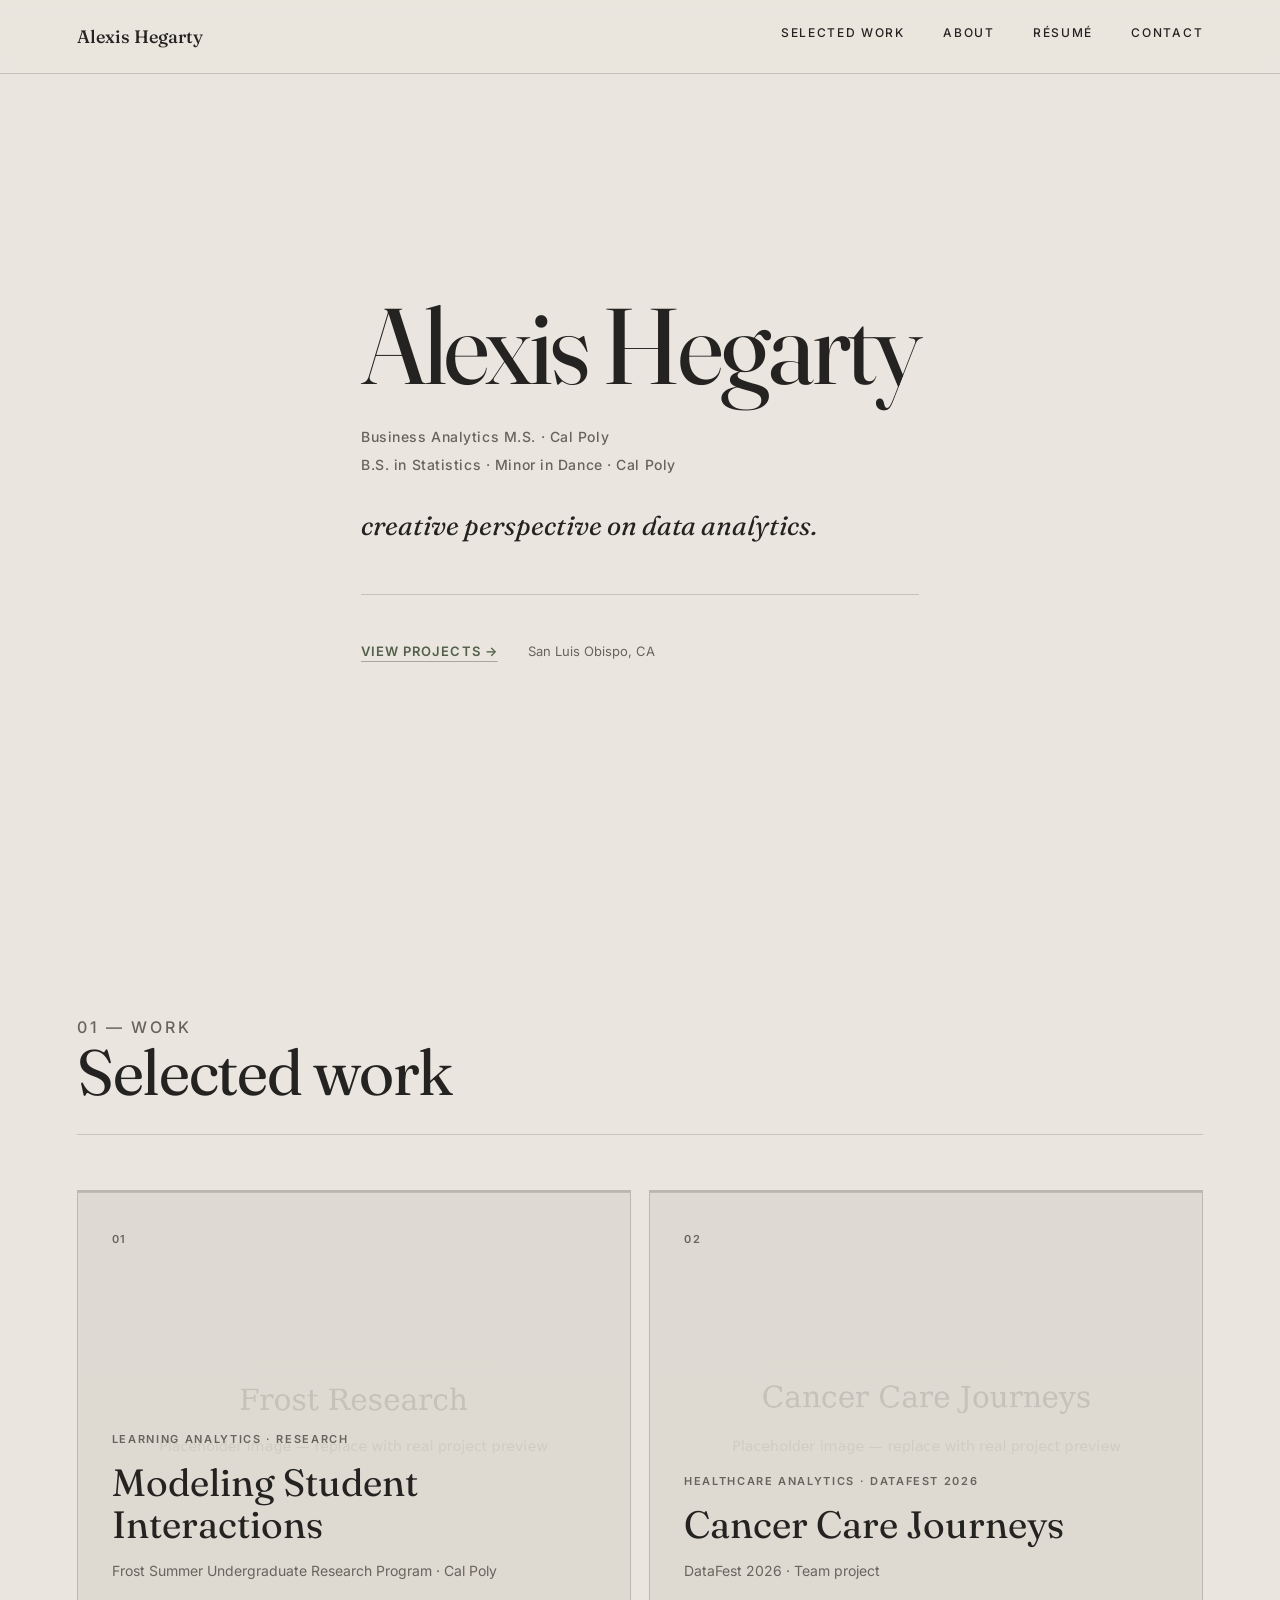
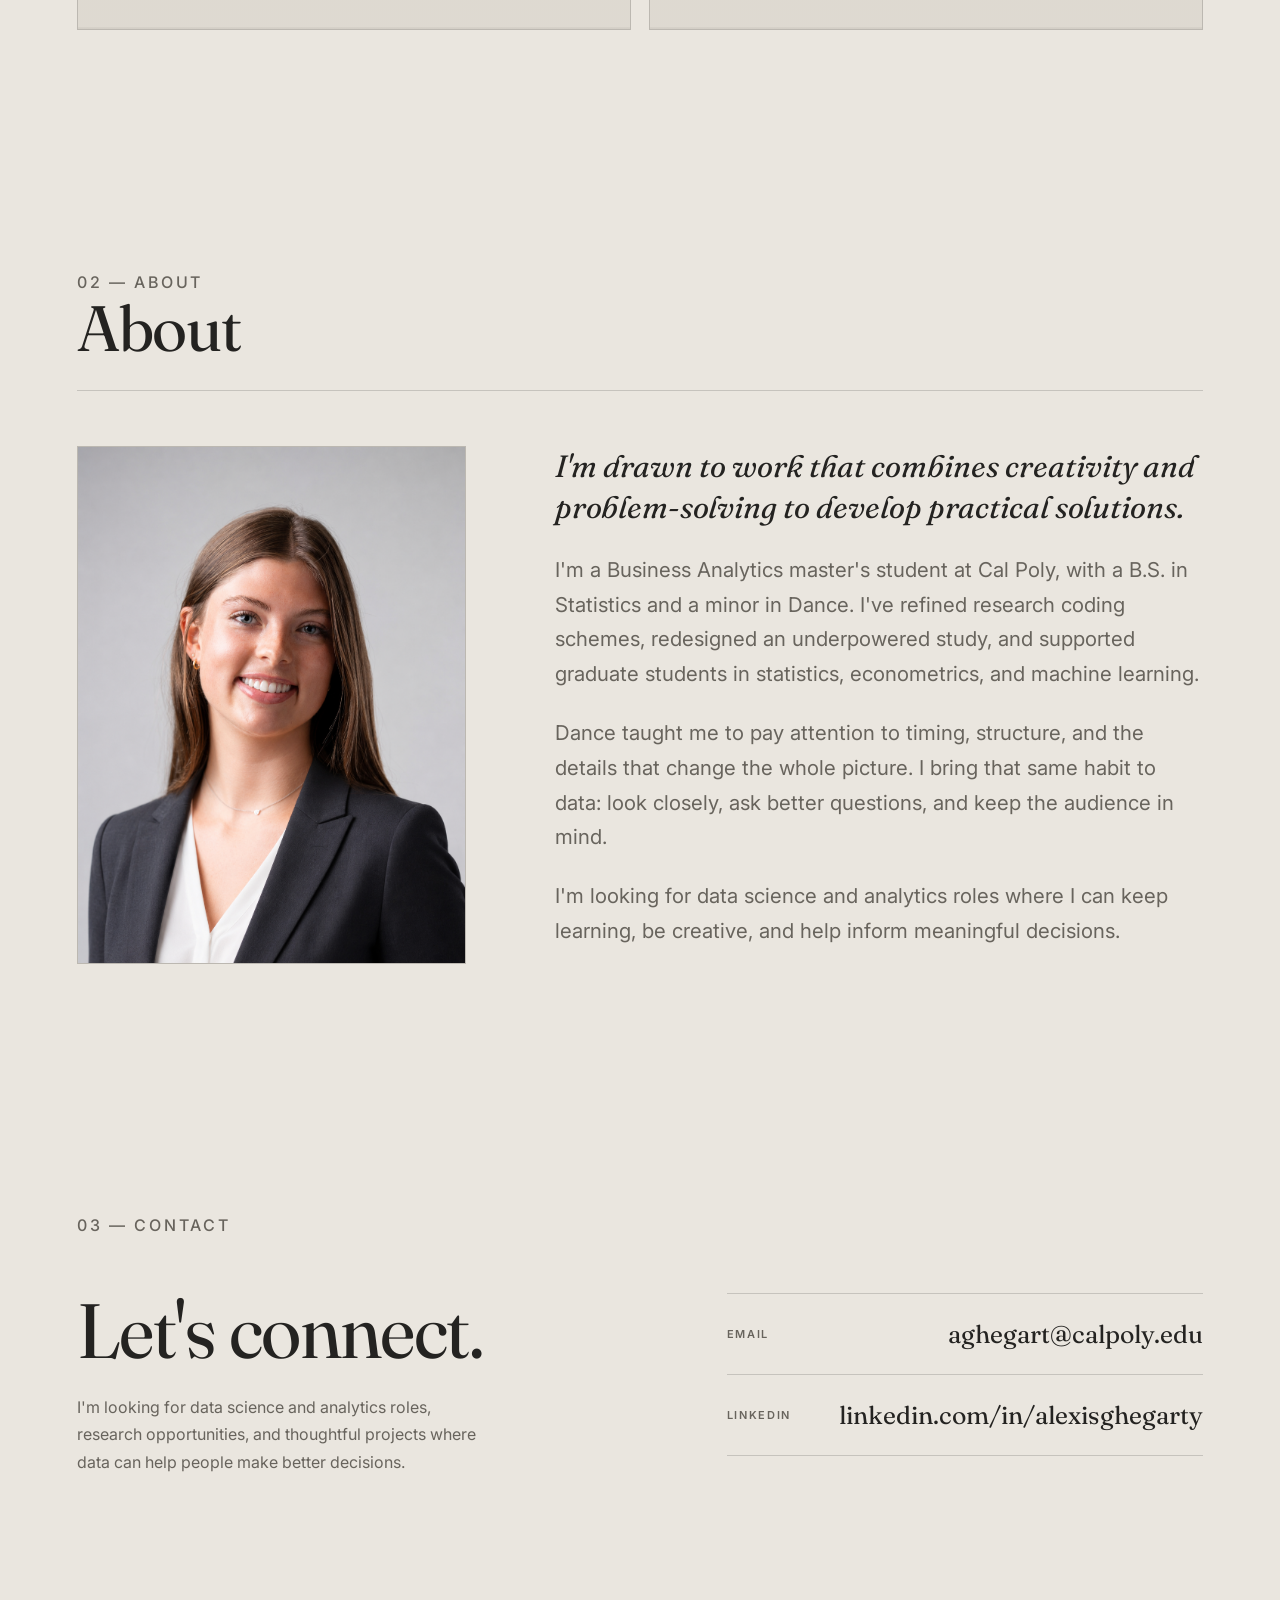
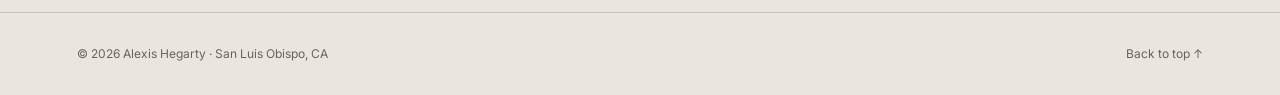
==== index.html @ 42f055ff "Update index.html" ====
<!doctype html>
<html lang="en">
<head>
  <meta charset="UTF-8">
  <meta name="viewport" content="width=device-width, initial-scale=1.0">
  <title>Alexis Hegarty | Business Analytics</title>

  <link rel="preconnect" href="https://fonts.googleapis.com">
  <link rel="preconnect" href="https://fonts.gstatic.com" crossorigin>
  <link href="https://fonts.googleapis.com/css2?family=Fraunces:ital,opsz,wght@0,9..144,300;0,9..144,400;0,9..144,500;1,9..144,400&family=Inter:wght@400;500;600&display=swap" rel="stylesheet">
  <link rel="stylesheet" href="theme.css">

  <style>
    .container{
      max-width:1400px;
      margin:0 auto;
      padding:0 var(--edge);
    }

    section{ padding:120px 0; }

    /* ---------- hero ---------- */
    .hero{
      min-height:calc(100vh - 79px);
      display:flex;
      align-items:center;
      padding:80px 0;
    }

    .hero-inner{ max-width:900px; }

    h1.name{
      margin:0;
      color:var(--ink);
      font:400 clamp(44px, 8.4vw, 118px)/.98 var(--serif);
      letter-spacing:-.03em;
      white-space:nowrap;
    }

    .education{
      margin-top:28px;
      display:flex;
      flex-direction:column;
      gap:6px;
    }
    .education p{
      margin:0;
      color:var(--muted);
      font-size:14px;
      font-weight:500;
      letter-spacing:.04em;
    }

    .hero-statement{
      max-width:560px;
      margin-top:30px;
      color:var(--ink);
      font:400 clamp(20px, 2.2vw, 27px)/1.5 var(--serif);
      font-style:italic;
    }

    .hero-actions{
      display:flex;
      align-items:center;
      gap:30px;
      flex-wrap:wrap;
      margin-top:48px;
      padding-top:32px;
      border-top:1px solid var(--line);
    }

    .hero-meta{
      color:var(--muted);
      font-size:13px;
      line-height:1.7;
    }

    @media (max-width:640px){
      h1.name{ white-space:normal; }
    }

    /* ---------- section head ---------- */
    .section-head{
      display:grid;
      grid-template-columns:1fr minmax(260px, 410px);
      gap:50px;
      align-items:end;
      padding-bottom:30px;
      margin-bottom:55px;
      border-bottom:1px solid var(--line);
    }

    .eyebrow{
      margin-bottom:18px;
      color:var(--muted);
      font-size:12px;
      font-weight:500;
      letter-spacing:.17em;
      text-transform:uppercase;
    }

    h2{
      margin:0;
      color:var(--ink);
      font:400 clamp(38px, 5vw, 66px)/1 var(--serif);
      letter-spacing:-.02em;
    }

    .section-head p{
      margin:0;
      color:var(--muted);
      font-size:16px;
      line-height:1.6;
    }

    /* ---------- work grid ---------- */
    .work-grid{
      display:grid;
      grid-template-columns:repeat(2, 1fr);
      gap:18px;
    }

    .card{
      position:relative;
      min-height:440px;
      overflow:hidden;
      display:flex;
      flex-direction:column;
      justify-content:space-between;
      padding:34px;
      background:var(--stone-deep);
      border:1px solid var(--line);
      transition:transform .25s ease, border-color .25s ease;
    }

    .card:hover{
      transform:translateY(-4px);
      border-color:var(--accent);
    }

    .card img{
      position:absolute;
      inset:0;
      width:100%;
      height:100%;
      object-fit:cover;
      object-position:top;
      opacity:.22;
      filter:grayscale(1) contrast(1.05);
      transition:opacity .3s ease, transform .4s ease;
    }
    .card:hover img{ opacity:.32; transform:scale(1.03); }

    .card::after{
      content:"";
      position:absolute;
      inset:0;
      background:linear-gradient(180deg, rgba(222,217,208,.15), rgba(222,217,208,.75));
      pointer-events:none;
    }

    .card-top, .card-bottom{ position:relative; z-index:1; }

    .card-number, .card-category{
      color:var(--muted);
      font-size:11px;
      font-weight:600;
      letter-spacing:.15em;
      text-transform:uppercase;
    }

    .card h3{
      max-width:17ch;
      margin:14px 0;
      color:var(--ink);
      font:400 clamp(26px, 3vw, 38px)/1.1 var(--serif);
    }

    .card-context{
      color:var(--muted);
      font-size:14px;
    }

    /* ---------- about ---------- */
    .about-wrap{
      display:grid;
      grid-template-columns:minmax(280px,.75fr) 1.25fr;
      gap:clamp(40px, 7vw, 110px);
      align-items:start;
    }

    .about-photo{
      border:1px solid var(--line);
      background:var(--stone-deep);
    }
    .about-photo img{
      width:100%;
      aspect-ratio:3/4;
      object-fit:cover;
      object-position:top;
    }

    .about-copy p{
      max-width:60ch;
      margin:0 0 24px;
      color:var(--ink);
      font-size:clamp(17px, 1.6vw, 21px);
      line-height:1.7;
    }
    .about-copy p:first-child{
      font:400 clamp(24px, 2.4vw, 33px)/1.35 var(--serif);
      font-style:italic;
    }
    .about-copy p:not(:first-child){ color:var(--muted); }

    /* ---------- contact ---------- */
    .contact-grid{
      display:grid;
      grid-template-columns:minmax(0, 1fr) minmax(360px, .85fr);
      gap:clamp(45px, 7vw, 110px);
      align-items:start;
    }

    .contact h2{ font-size:clamp(48px, 6vw, 80px); }

    .contact-sub{
      max-width:42ch;
      margin-top:24px;
      color:var(--muted);
      font-size:16px;
      line-height:1.7;
    }

    .contact-list{ border-top:1px solid var(--line); }

    .contact-row{
      display:flex;
      justify-content:space-between;
      align-items:center;
      gap:24px;
      padding:25px 0;
      border-bottom:1px solid var(--line);
      transition:padding-left .25s ease;
    }
    .contact-row:hover{ padding-left:8px; }

    .contact-label{
      color:var(--muted);
      font-size:11px;
      font-weight:600;
      letter-spacing:.15em;
      text-transform:uppercase;
    }

    .contact-value{
      color:var(--ink);
      font:400 clamp(18px, 2vw, 25px) var(--serif);
      text-align:right;
      transition:color .2s ease;
    }
    .contact-row:hover .contact-value{ color:var(--accent); }

    @media (max-width:760px){
      section{ padding:80px 0; }
      .hero{ min-height:auto; padding:70px 0; }
      .hero-actions{ gap:20px; }
      .section-head,
      .about-wrap,
      .contact-grid,
      .work-grid{ grid-template-columns:1fr; }
      .section-head{ gap:22px; }
      .card{ min-height:340px; }
      .contact-row{ align-items:flex-start; flex-direction:column; }
      .contact-value{ text-align:left; }
    }
  </style>
</head>

<body>
  <header class="site-nav">
    <a class="brand" href="#top">Alexis Hegarty</a>
    <nav class="links">
      <a href="#work">Selected Work</a>
      <a href="#about">About</a>
      <a href="resume.html">Résumé</a>
      <a href="#contact">Contact</a>
    </nav>
  </header>

  <main id="top">
    <section class="hero">
      <div class="container">
        <div class="hero-inner">
          <h1 class="name">Alexis Hegarty</h1>

          <div class="education">
            <p>Business Analytics M.S. · Cal Poly</p>
            <p>B.S. in Statistics · Minor in Dance · Cal Poly</p>
          </div>

          <p class="hero-statement">creative perspective on data analytics.</p>

          <div class="hero-actions">
            <a class="text-link" href="#work">View projects →</a>
            <p class="hero-meta">San Luis Obispo, CA</p>
          </div>
        </div>
      </div>
    </section>

    <section id="work">
      <div class="container">
        <div class="section-head">
          <div>
            <p class="eyebrow">01 — Work</p>
            <h2>Selected work</h2>
          </div>
          <p></p>
        </div>

        <div class="work-grid">
          <a class="card" href="frost-research.html">
            <img src="frost-preview.png" alt="Preview of Frost research project">
            <div class="card-top"><span class="card-number">01</span></div>
            <div class="card-bottom">
              <p class="card-category">Learning Analytics · Research</p>
              <h3>Modeling Student Interactions</h3>
              <p class="card-context">Frost Summer Undergraduate Research Program · Cal Poly</p>
            </div>
          </a>

          <a class="card" href="datafest.html">
            <img src="datafest-preview.png" alt="Preview of Cancer Care Journeys project">
            <div class="card-top"><span class="card-number">02</span></div>
            <div class="card-bottom">
              <p class="card-category">Healthcare Analytics · DataFest 2026</p>
              <h3>Cancer Care Journeys</h3>
              <p class="card-context">DataFest 2026 · Team project</p>
            </div>
          </a>
        </div>
      </div>
    </section>

    <section id="about">
      <div class="container">
        <div class="section-head">
          <div>
            <p class="eyebrow">02 — About</p>
            <h2>About</h2>
          </div>
        </div>

        <div class="about-wrap">
          <div class="about-photo">
            <img src="alexis-hegarty-headshot.png" alt="Alexis Hegarty in a dark tailored suit jacket">
          </div>

          <div class="about-copy">
            <p>I'm drawn to work that combines creativity and problem-solving to develop practical solutions.</p>
            <p>I'm a Business Analytics master's student at Cal Poly, with a B.S. in Statistics and a minor in Dance. I've refined research coding schemes, redesigned an underpowered study, and supported graduate students in statistics, econometrics, and machine learning.</p>
            <p>Dance taught me to pay attention to timing, structure, and the details that change the whole picture. I bring that same habit to data: look closely, ask better questions, and keep the audience in mind.</p>
            <p>I'm looking for data science and analytics roles where I can keep learning, be creative, and help inform meaningful decisions.</p>
          </div>
        </div>
      </div>
    </section>

    <section id="contact" class="contact">
      <div class="container">
        <div class="section-head" style="border:none; padding-bottom:0; margin-bottom:55px;">
          <div>
            <p class="eyebrow">03 — Contact</p>
          </div>
        </div>

        <div class="contact-grid">
          <div>
            <h2>Let's connect.</h2>
            <p class="contact-sub">I'm looking for data science and analytics roles, research opportunities, and thoughtful projects where data can help people make better decisions.</p>
          </div>

          <div class="contact-list">
            <a class="contact-row" href="mailto:aghegart@calpoly.edu">
              <span class="contact-label">Email</span>
              <span class="contact-value">aghegart@calpoly.edu</span>
            </a>

            <a class="contact-row" href="https://www.linkedin.com/in/alexisghegarty/" target="_blank" rel="noreferrer">
              <span class="contact-label">LinkedIn</span>
              <span class="contact-value">linkedin.com/in/alexisghegarty</span>
            </a>
          </div>
        </div>
      </div>
    </section>
  </main>

  <footer class="site-footer">
    <span>© 2026 Alexis Hegarty · San Luis Obispo, CA</span>
    <a href="#top">Back to top ↑</a>
  </footer>
</body>
</html>
---- theme.css ----
/* ============================================================
   Shared theme — "soft stone" visual system
   Used by: index.html, resume.html, frost-research.html, datafest.html
   ============================================================ */

:root{
  --stone:#EAE6DF;                    /* page background */
  --stone-deep:#DED9D0;               /* secondary / card background */
  --ink:#242321;                      /* main text */
  --muted:#68645D;                    /* secondary text */
  --accent:#52604A;                   /* accent + links (deep olive) */
  --line:rgba(36,35,33,.18);          /* borders */

  --serif:'Fraunces', Georgia, serif;
  --sans:'Inter', Arial, sans-serif;
  --edge:clamp(24px, 6vw, 96px);
}

*{ box-sizing:border-box; }
html{ scroll-behavior:smooth; }

@media (prefers-reduced-motion: reduce){
  html{ scroll-behavior:auto; }
  *{ transition-duration:.001ms !important; animation-duration:.001ms !important; }
}

body{
  margin:0;
  background:var(--stone);
  color:var(--ink);
  font-family:var(--sans);
  line-height:1.55;
  -webkit-font-smoothing:antialiased;
}

a{ color:inherit; text-decoration:none; }
img{ max-width:100%; display:block; }

::selection{ background:rgba(82,96,74,.22); color:var(--ink); }

:focus-visible{
  outline:2px solid var(--accent);
  outline-offset:3px;
  border-radius:2px;
}

/* ---------- shared site navigation ---------- */
.site-nav{
  display:flex;
  justify-content:space-between;
  align-items:center;
  gap:20px;
  padding:24px var(--edge);
  background:rgba(234,230,223,.94);
  backdrop-filter:blur(6px);
  border-bottom:1px solid var(--line);
  position:sticky;
  top:0;
  z-index:20;
}

.site-nav .brand{
  font:500 18px var(--serif);
  color:var(--ink);
  white-space:nowrap;
}

.site-nav .links{
  display:flex;
  gap:clamp(16px, 3vw, 45px);
  flex-wrap:wrap;
}

.site-nav .links a{
  position:relative;
  padding-bottom:6px;
  color:var(--ink);
  font-size:12px;
  font-weight:500;
  letter-spacing:.14em;
  text-transform:uppercase;
}

.site-nav .links a::after{
  content:"";
  position:absolute;
  bottom:0; left:0;
  width:0;
  height:1px;
  background:var(--accent);
  transition:width .25s ease;
}

.site-nav .links a:hover::after,
.site-nav .links a.active::after{ width:100%; }

.site-nav .back{
  font-size:12px;
  font-weight:500;
  letter-spacing:.14em;
  text-transform:uppercase;
  color:var(--muted);
  transition:color .2s ease;
}
.site-nav .back:hover{ color:var(--accent); }

/* ---------- shared footer ---------- */
.site-footer{
  display:flex;
  justify-content:space-between;
  align-items:center;
  gap:16px;
  padding:32px var(--edge);
  border-top:1px solid var(--line);
  color:var(--muted);
  font-size:12px;
  flex-wrap:wrap;
}
.site-footer a:hover{ color:var(--accent); }

/* ---------- simple understated text link (buttons) ---------- */
.text-link{
  display:inline-flex;
  align-items:center;
  gap:8px;
  color:var(--accent);
  font-size:13px;
  font-weight:600;
  letter-spacing:.08em;
  text-transform:uppercase;
  text-decoration:underline;
  text-underline-offset:5px;
  text-decoration-color:rgba(82,96,74,.45);
  transition:text-decoration-color .2s ease, opacity .2s ease;
}
.text-link:hover{
  text-decoration-color:var(--accent);
}

@media (max-width:760px){
  .site-nav{ padding:18px 20px; }
  .site-nav .links{ gap:14px; }
  .site-nav .links a{ font-size:10px; }
}
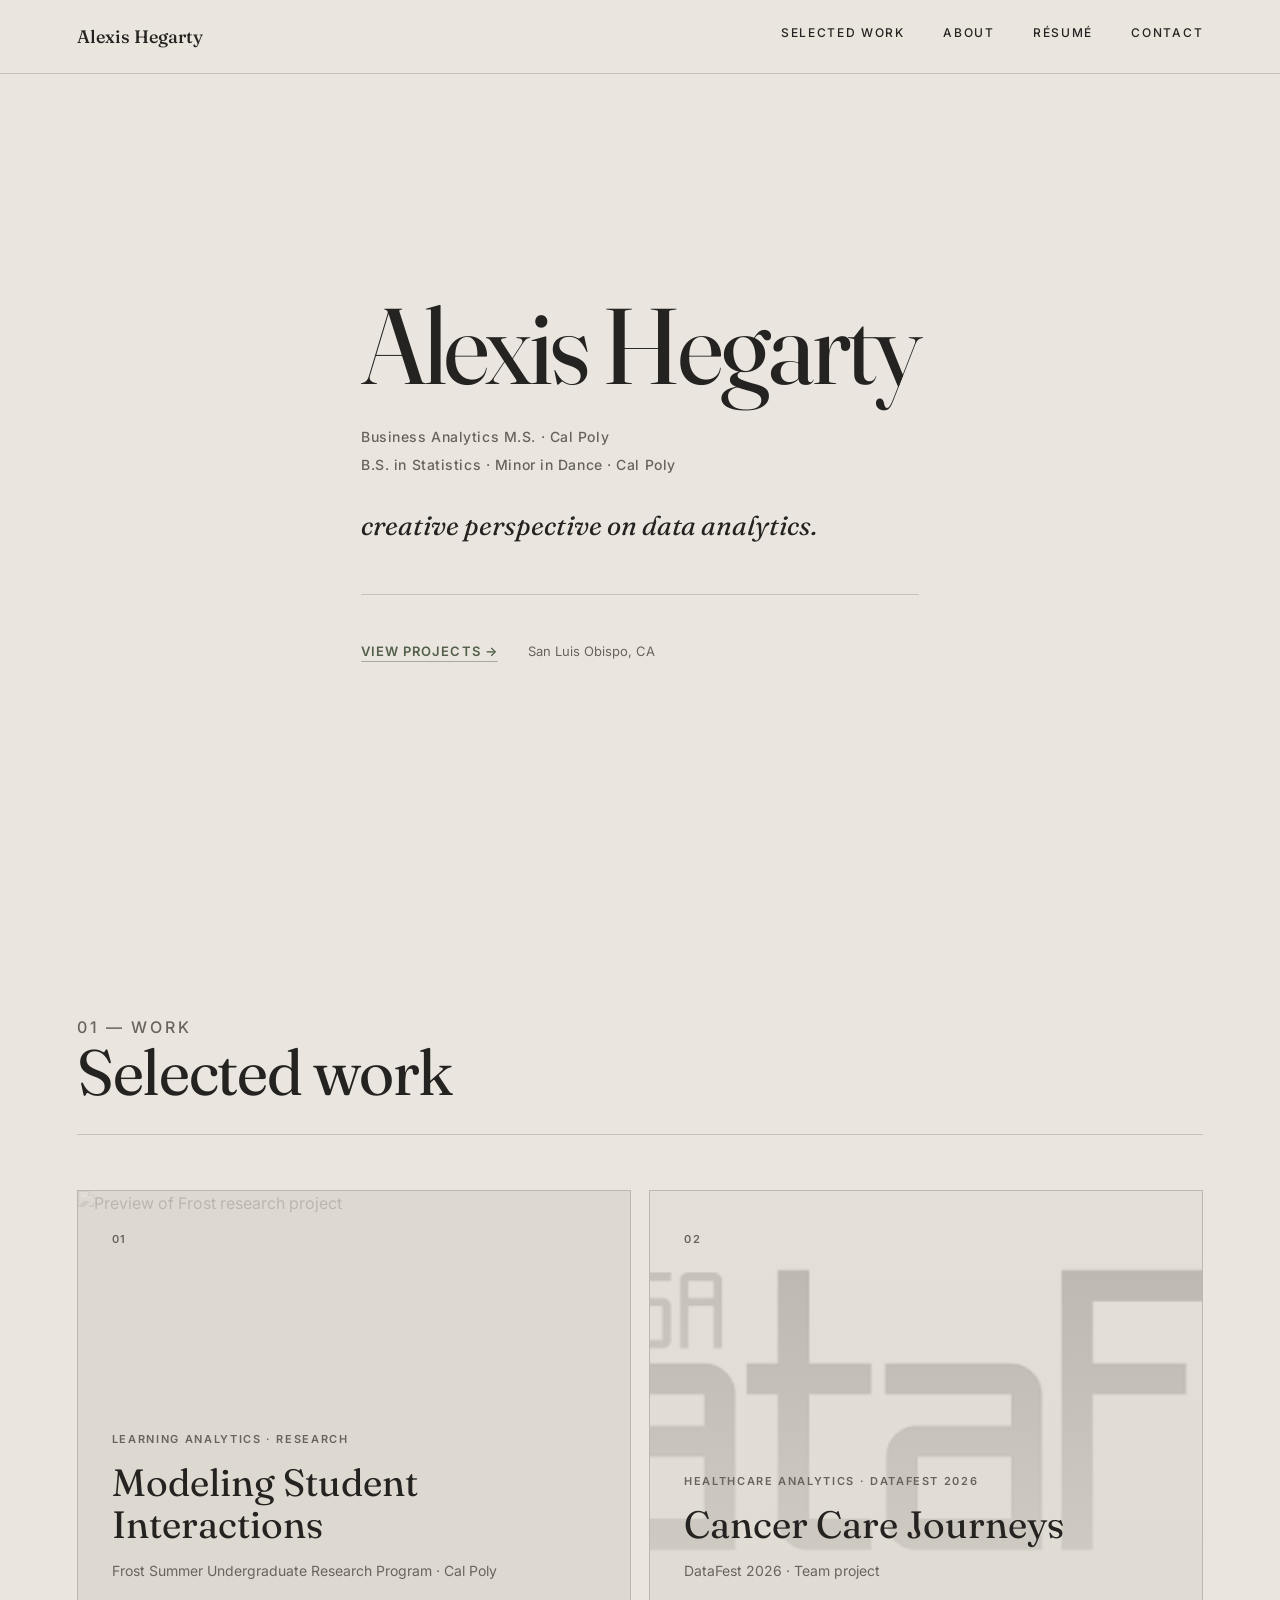
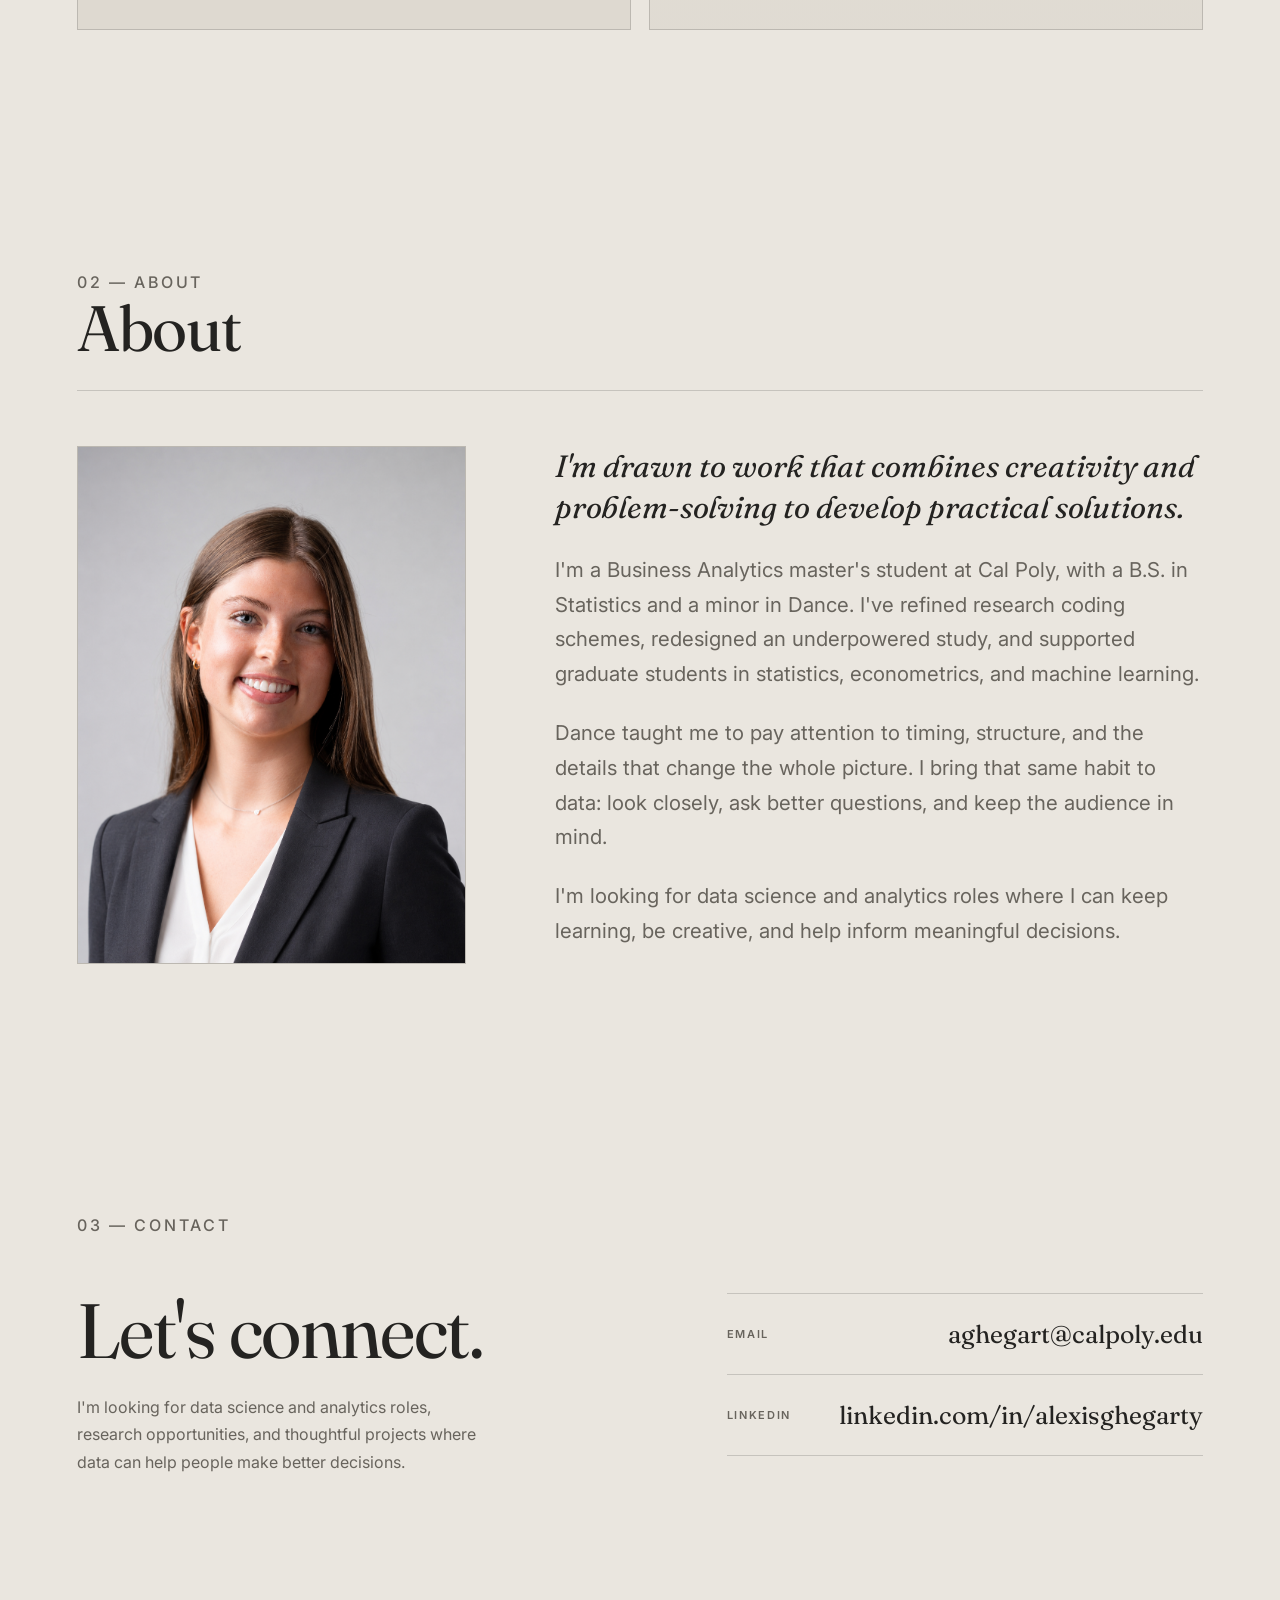
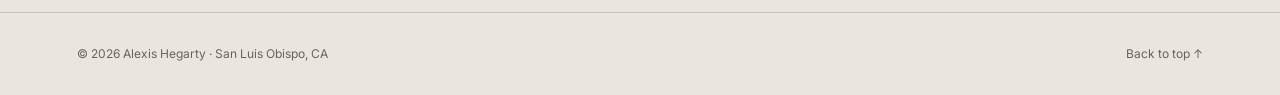
==== commit 662cd0d4: "Update index.html" ====
--- a/index.html
+++ b/index.html
@@ -320,7 +320,7 @@
 
         <div class="work-grid">
           <a class="card" href="frost-research.html">
-            <img src="frost-preview.png" alt="Preview of Frost research project">
+           <img src="image.jpeg" alt="Preview of Frost research project">
             <div class="card-top"><span class="card-number">01</span></div>
             <div class="card-bottom">
               <p class="card-category">Learning Analytics · Research</p>
@@ -330,7 +330,7 @@
           </a>
 
           <a class="card" href="datafest.html">
-            <img src="datafest-preview.png" alt="Preview of Cancer Care Journeys project">
+           <img src="data_fest_logo.png" alt="Preview of Cancer Care Journeys project">
             <div class="card-top"><span class="card-number">02</span></div>
             <div class="card-bottom">
               <p class="card-category">Healthcare Analytics · DataFest 2026</p>
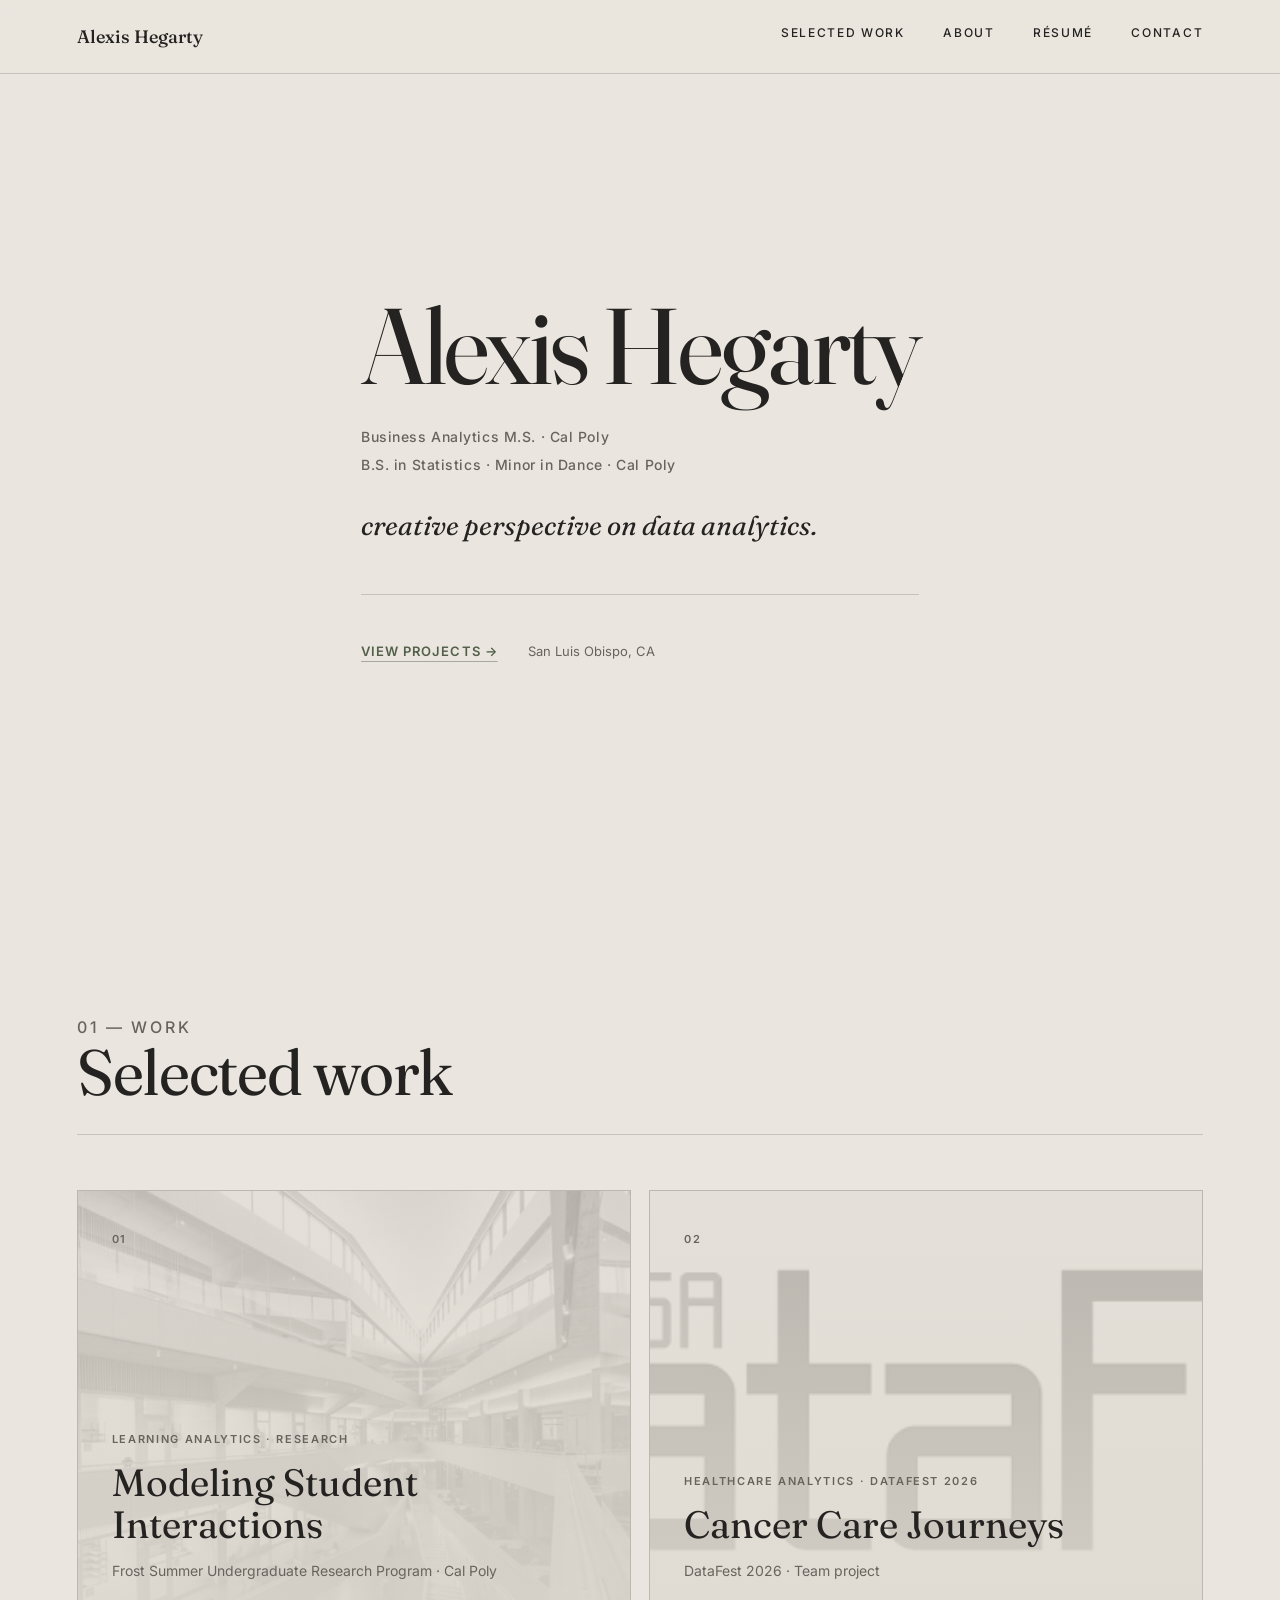
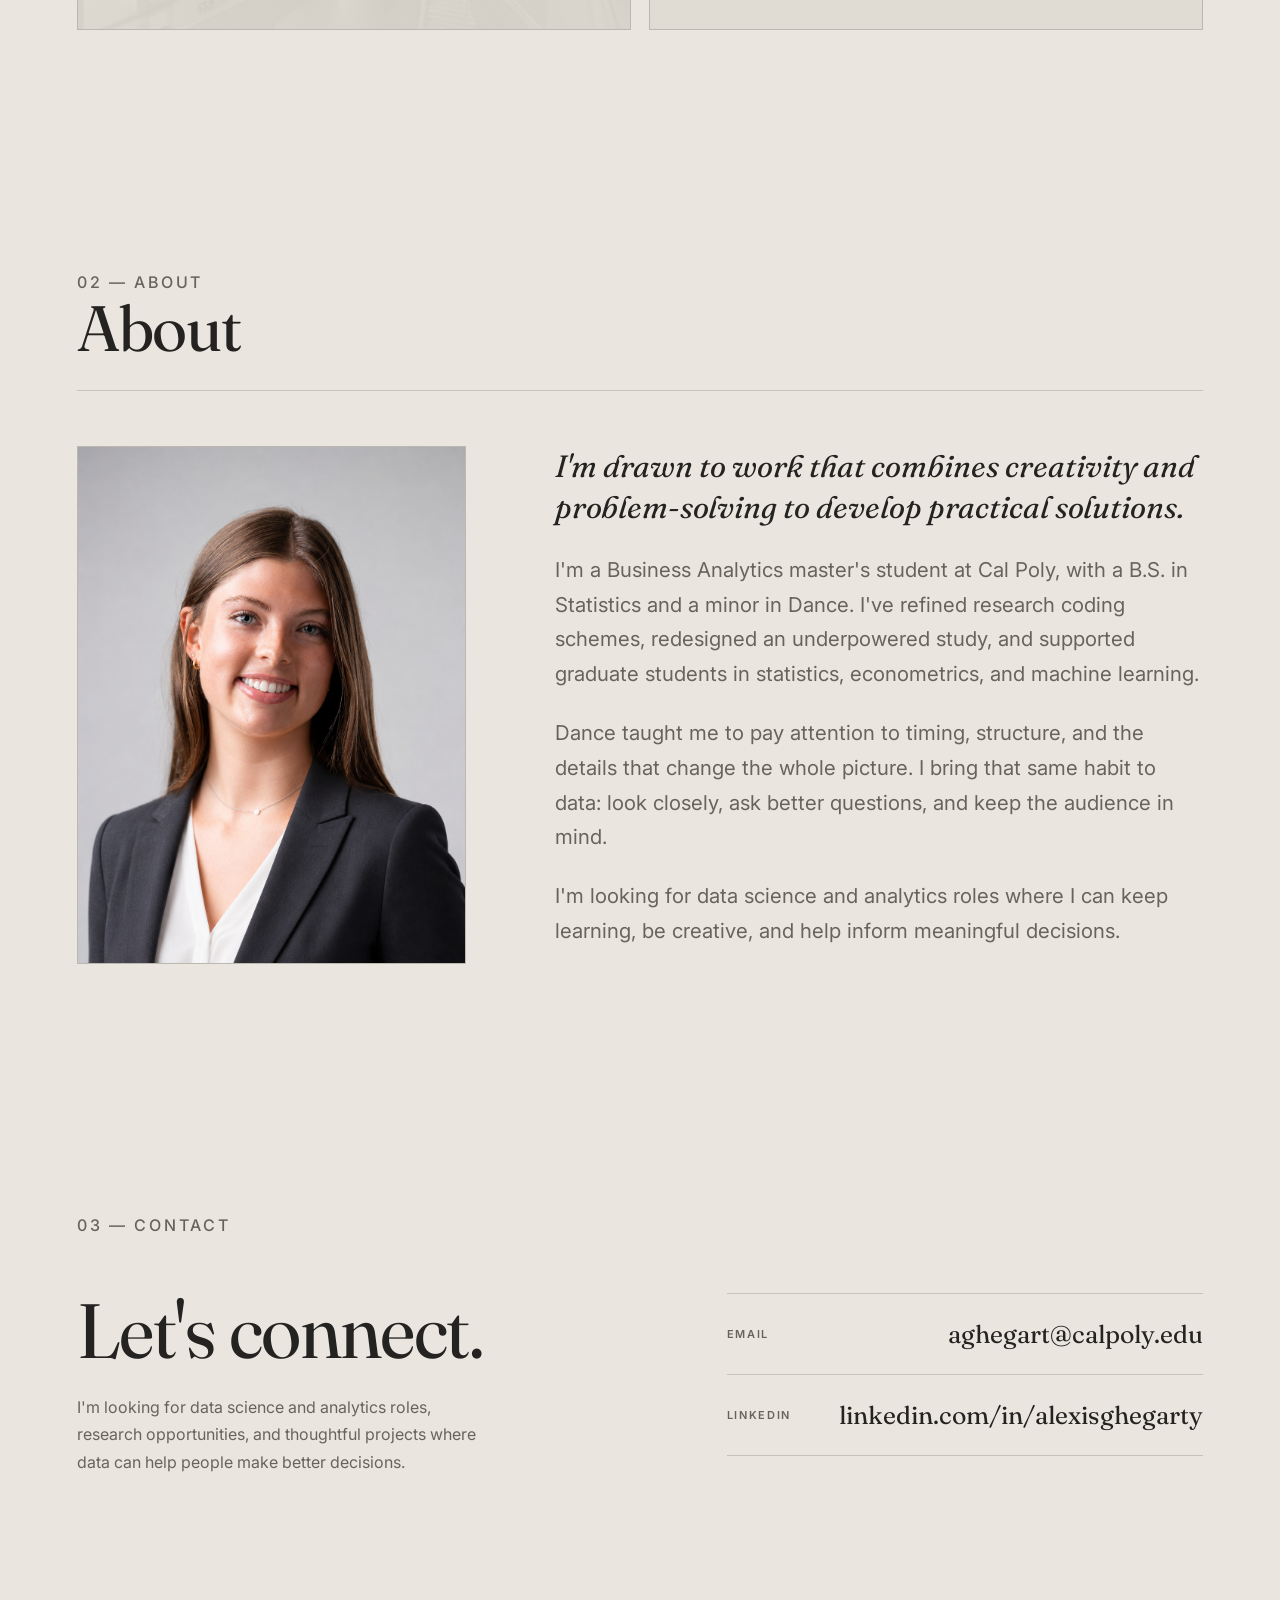
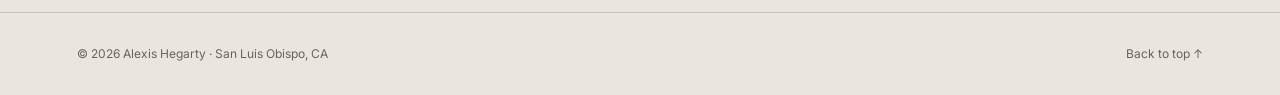
==== commit 15700ae7: "Update index.html" ====
--- a/index.html
+++ b/index.html
@@ -320,7 +320,7 @@
 
         <div class="work-grid">
           <a class="card" href="frost-research.html">
-           <img src="image.jpeg" alt="Preview of Frost research project">
+           <img src="images.jpeg" alt="Preview of Frost research project">
             <div class="card-top"><span class="card-number">01</span></div>
             <div class="card-bottom">
               <p class="card-category">Learning Analytics · Research</p>
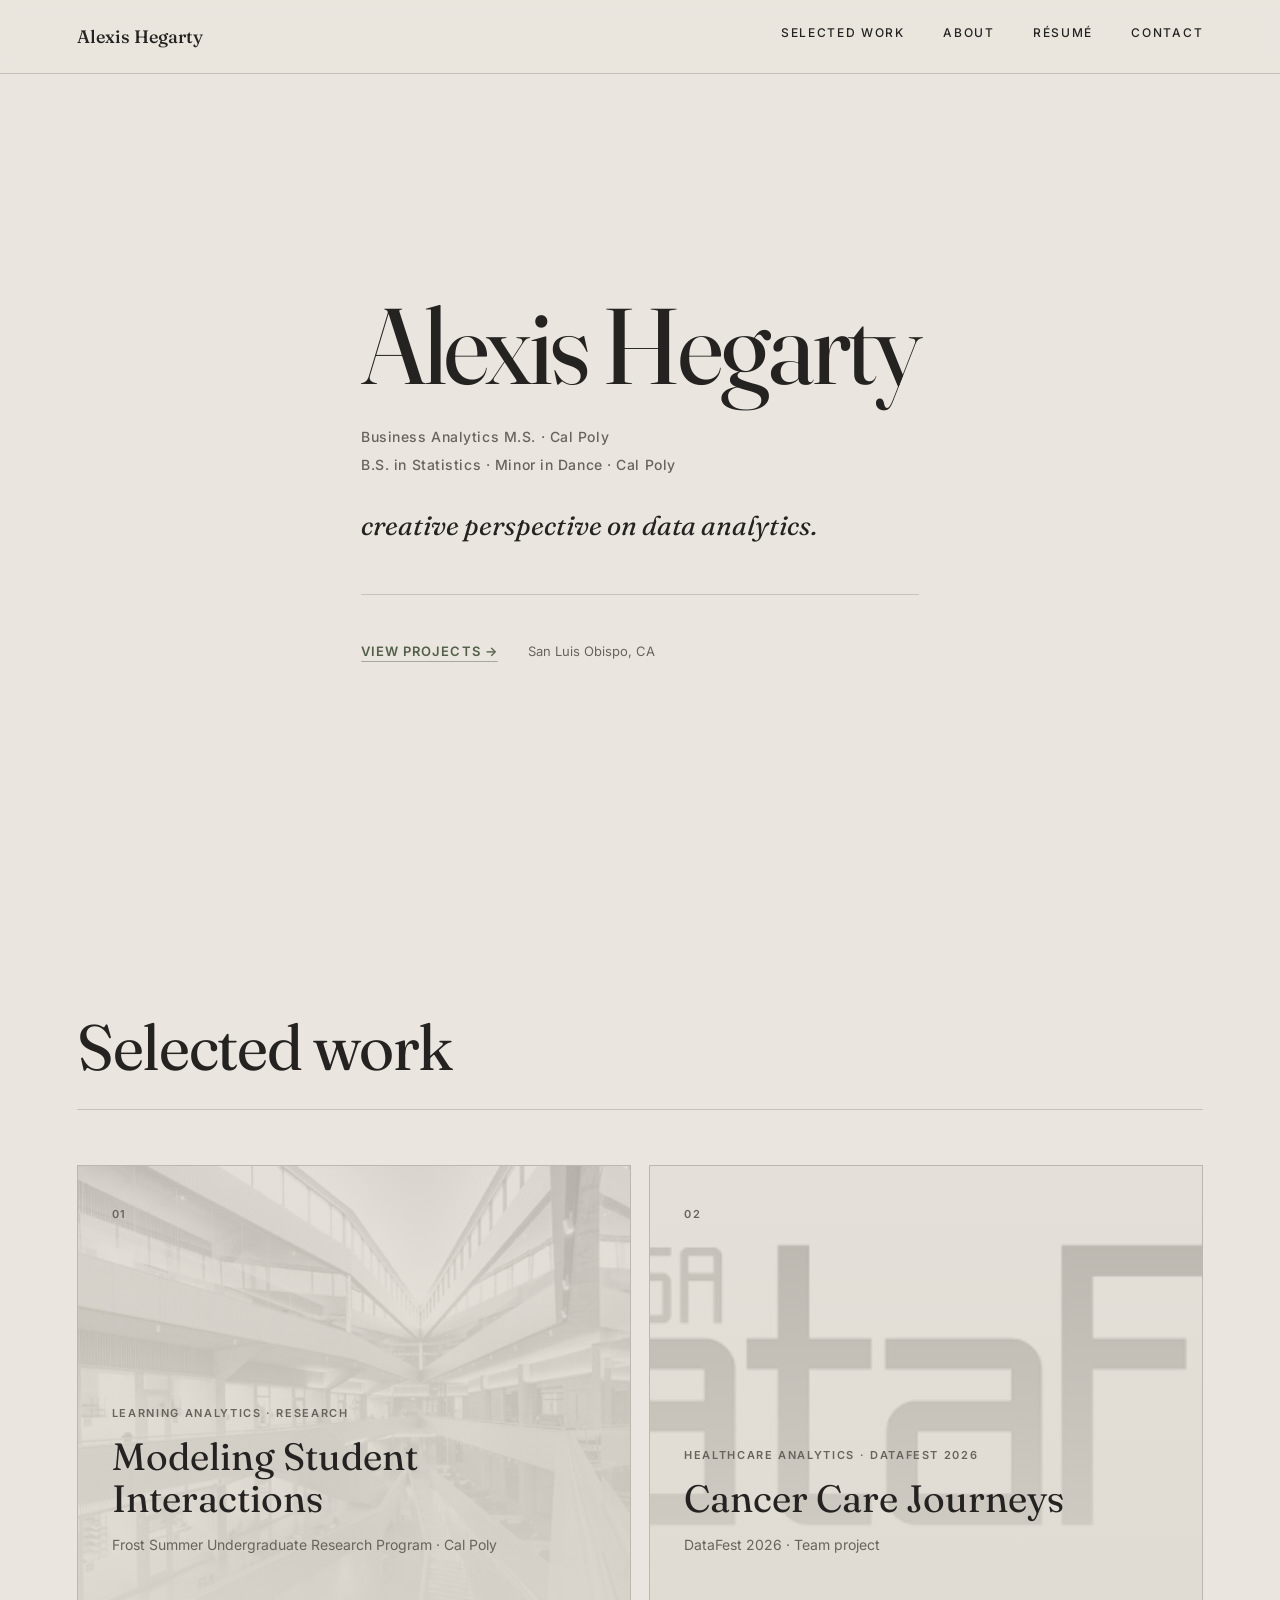
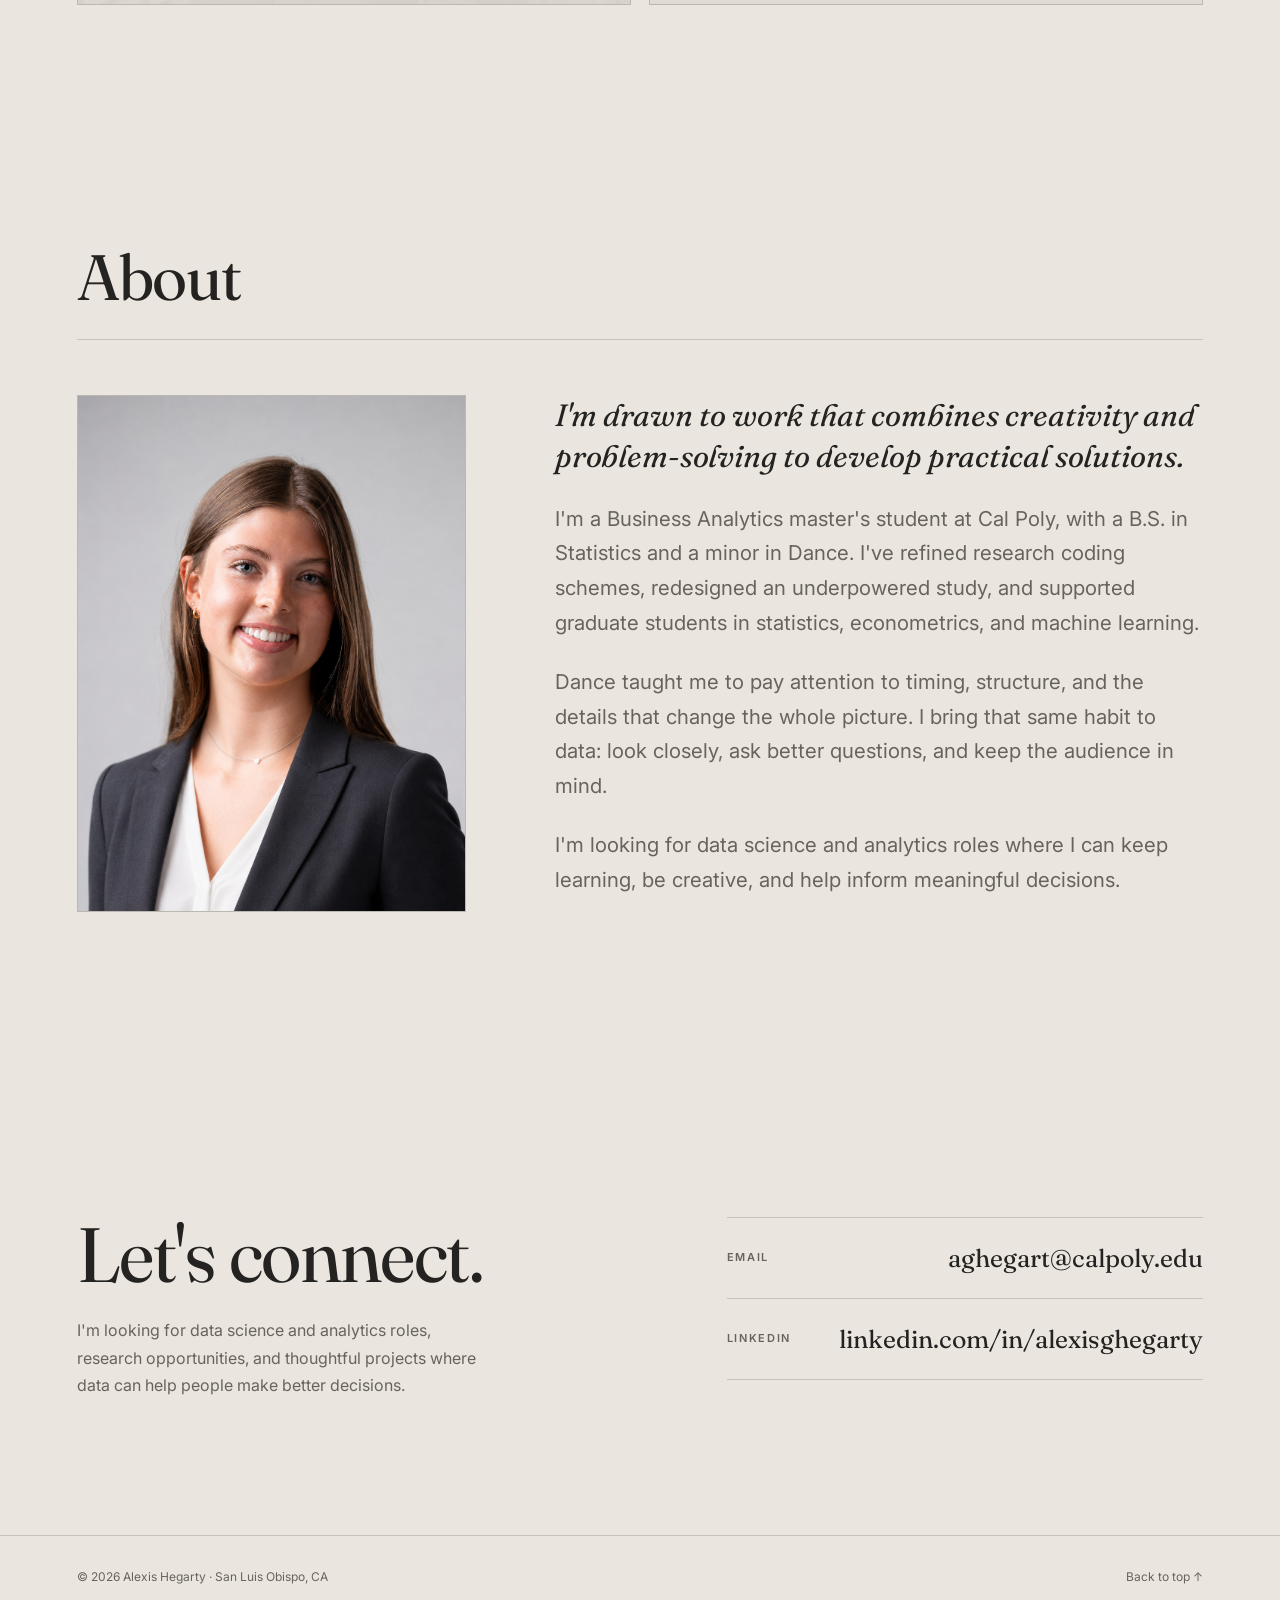
==== commit b2206d5d: "Update index.html" ====
--- a/index.html
+++ b/index.html
@@ -312,7 +312,6 @@
       <div class="container">
         <div class="section-head">
           <div>
-            <p class="eyebrow">01 — Work</p>
             <h2>Selected work</h2>
           </div>
           <p></p>
@@ -346,7 +345,6 @@
       <div class="container">
         <div class="section-head">
           <div>
-            <p class="eyebrow">02 — About</p>
             <h2>About</h2>
           </div>
         </div>
@@ -370,7 +368,6 @@
       <div class="container">
         <div class="section-head" style="border:none; padding-bottom:0; margin-bottom:55px;">
           <div>
-            <p class="eyebrow">03 — Contact</p>
           </div>
         </div>
 
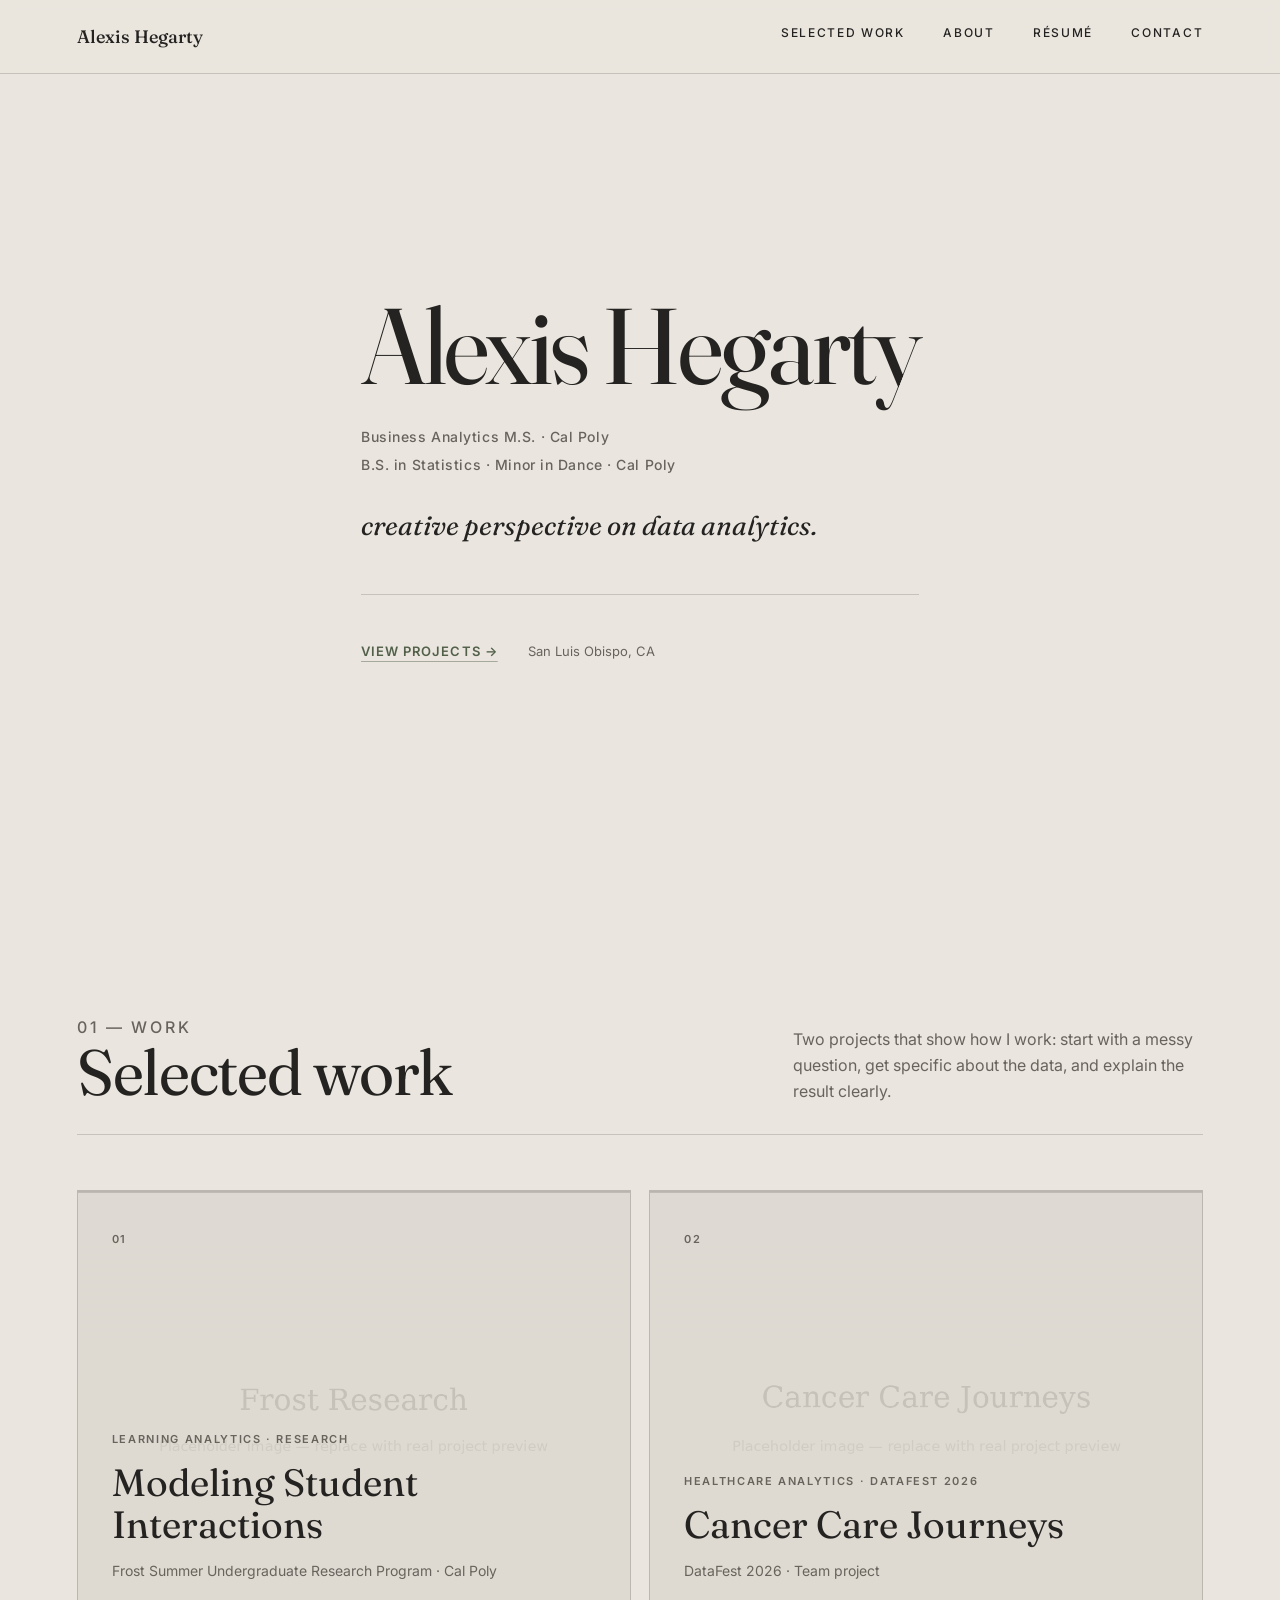
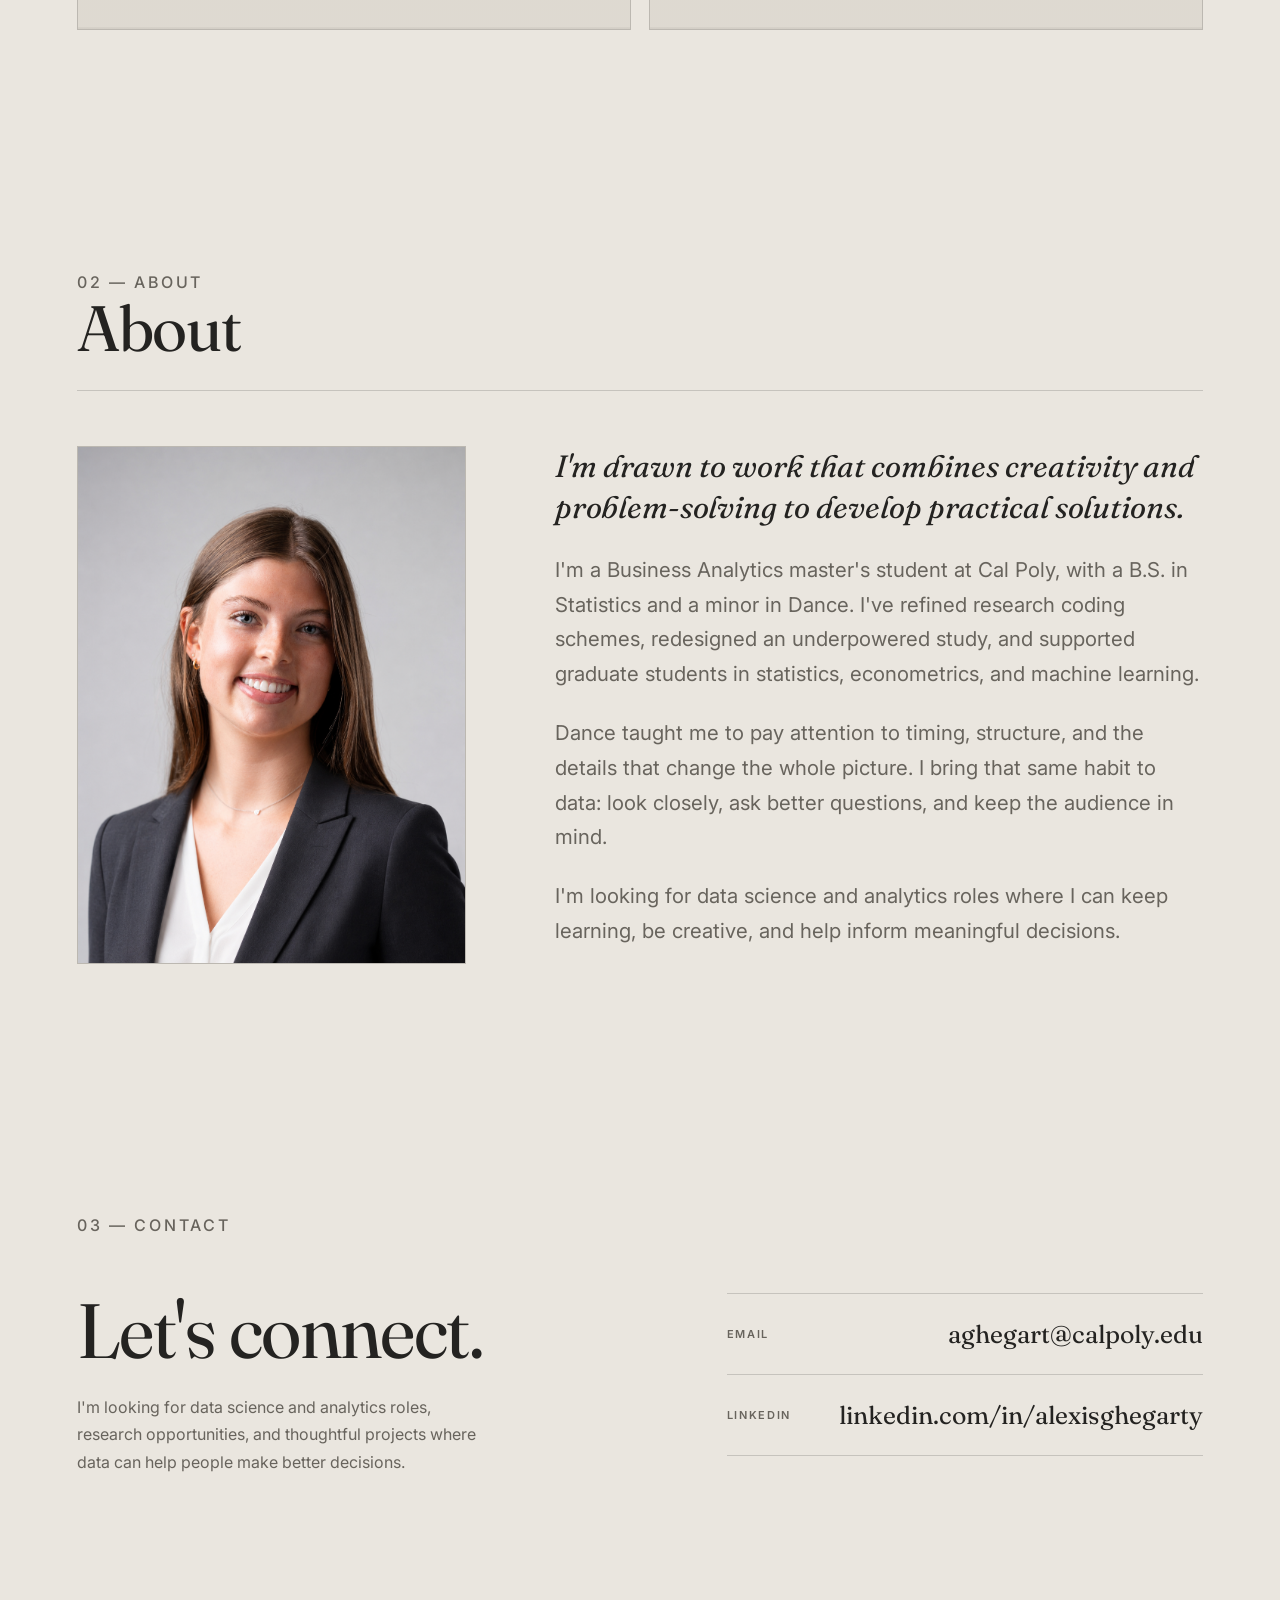
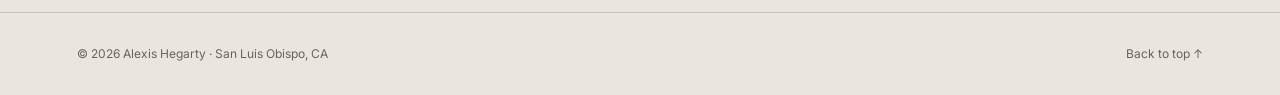
==== commit 2ffb2757: "Add files via upload" ====
--- a/index.html
+++ b/index.html
@@ -312,14 +312,15 @@
       <div class="container">
         <div class="section-head">
           <div>
+            <p class="eyebrow">01 — Work</p>
             <h2>Selected work</h2>
           </div>
-          <p></p>
+          <p>Two projects that show how I work: start with a messy question, get specific about the data, and explain the result clearly.</p>
         </div>
 
         <div class="work-grid">
           <a class="card" href="frost-research.html">
-           <img src="images.jpeg" alt="Preview of Frost research project">
+            <img src="frost-preview.png" alt="Preview of Frost research project">
             <div class="card-top"><span class="card-number">01</span></div>
             <div class="card-bottom">
               <p class="card-category">Learning Analytics · Research</p>
@@ -329,7 +330,7 @@
           </a>
 
           <a class="card" href="datafest.html">
-           <img src="data_fest_logo.png" alt="Preview of Cancer Care Journeys project">
+            <img src="datafest-preview.png" alt="Preview of Cancer Care Journeys project">
             <div class="card-top"><span class="card-number">02</span></div>
             <div class="card-bottom">
               <p class="card-category">Healthcare Analytics · DataFest 2026</p>
@@ -345,6 +346,7 @@
       <div class="container">
         <div class="section-head">
           <div>
+            <p class="eyebrow">02 — About</p>
             <h2>About</h2>
           </div>
         </div>
@@ -368,6 +370,7 @@
       <div class="container">
         <div class="section-head" style="border:none; padding-bottom:0; margin-bottom:55px;">
           <div>
+            <p class="eyebrow">03 — Contact</p>
           </div>
         </div>
 
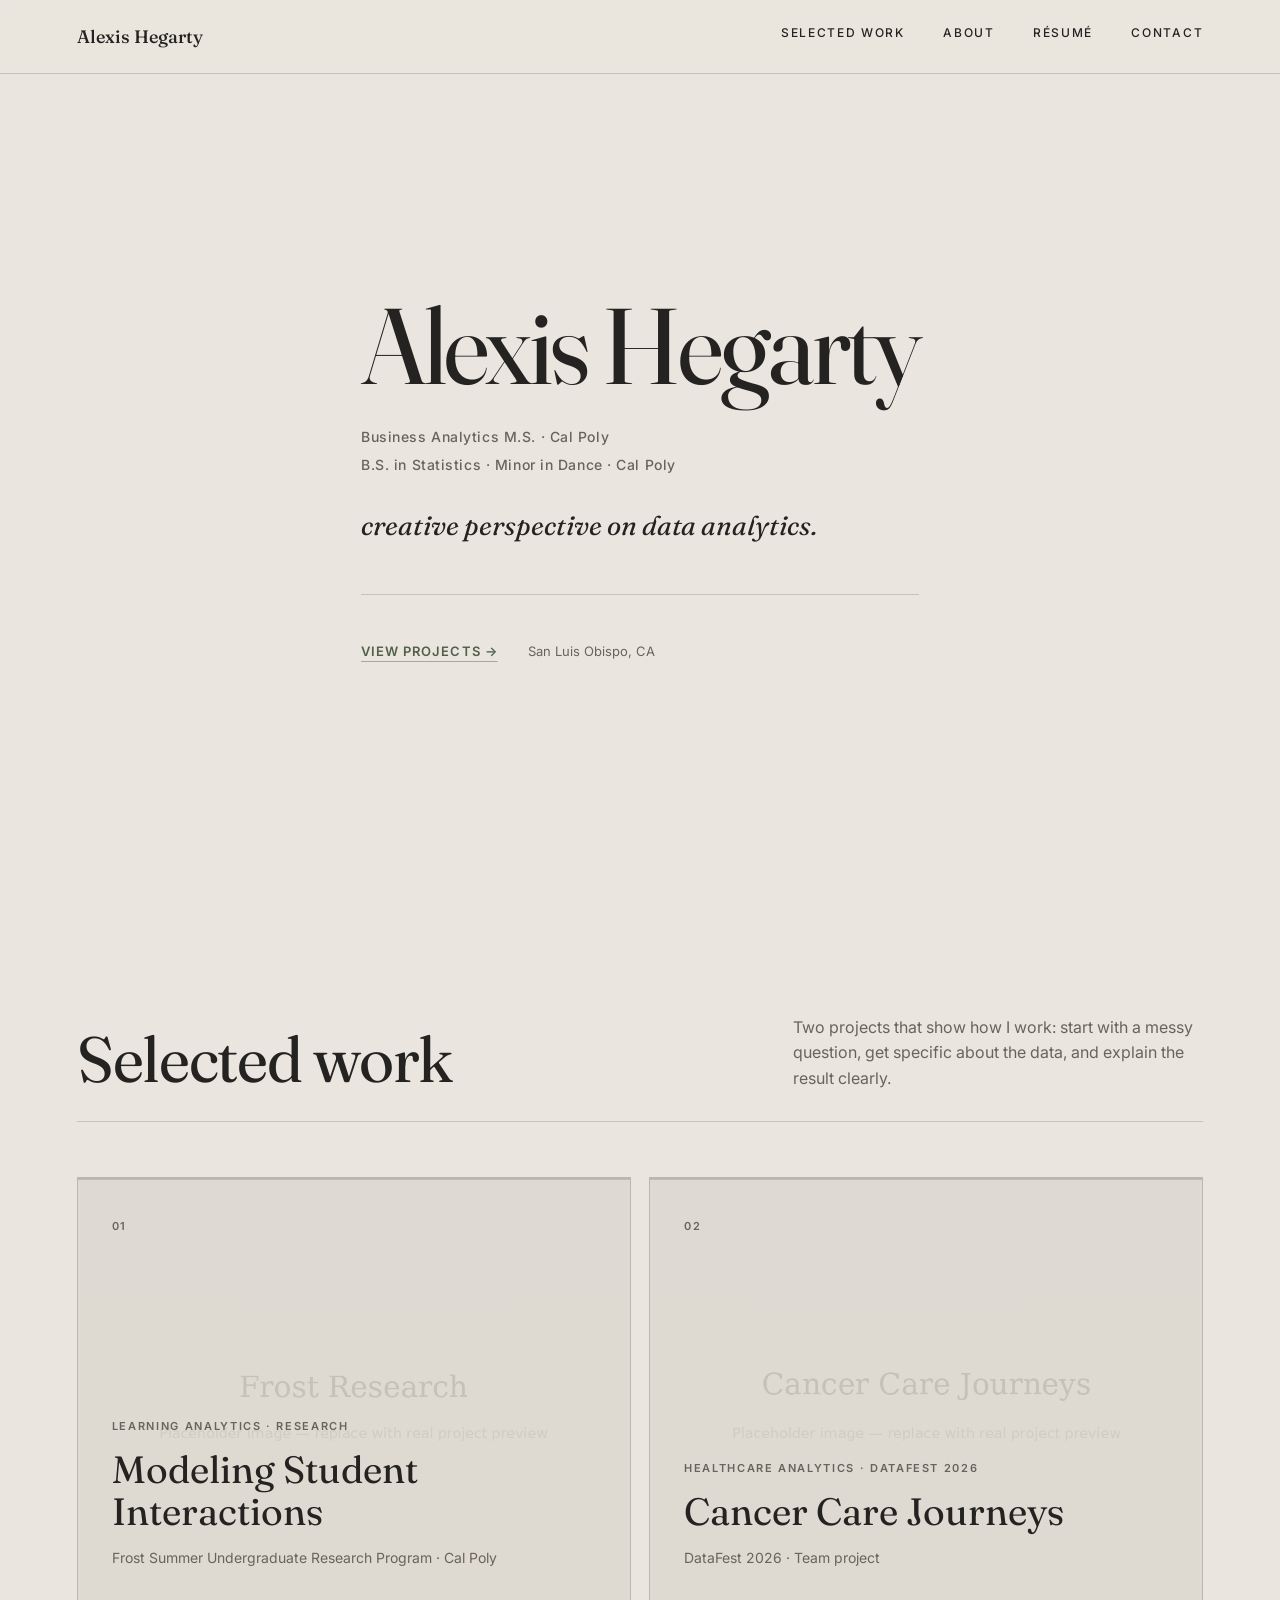
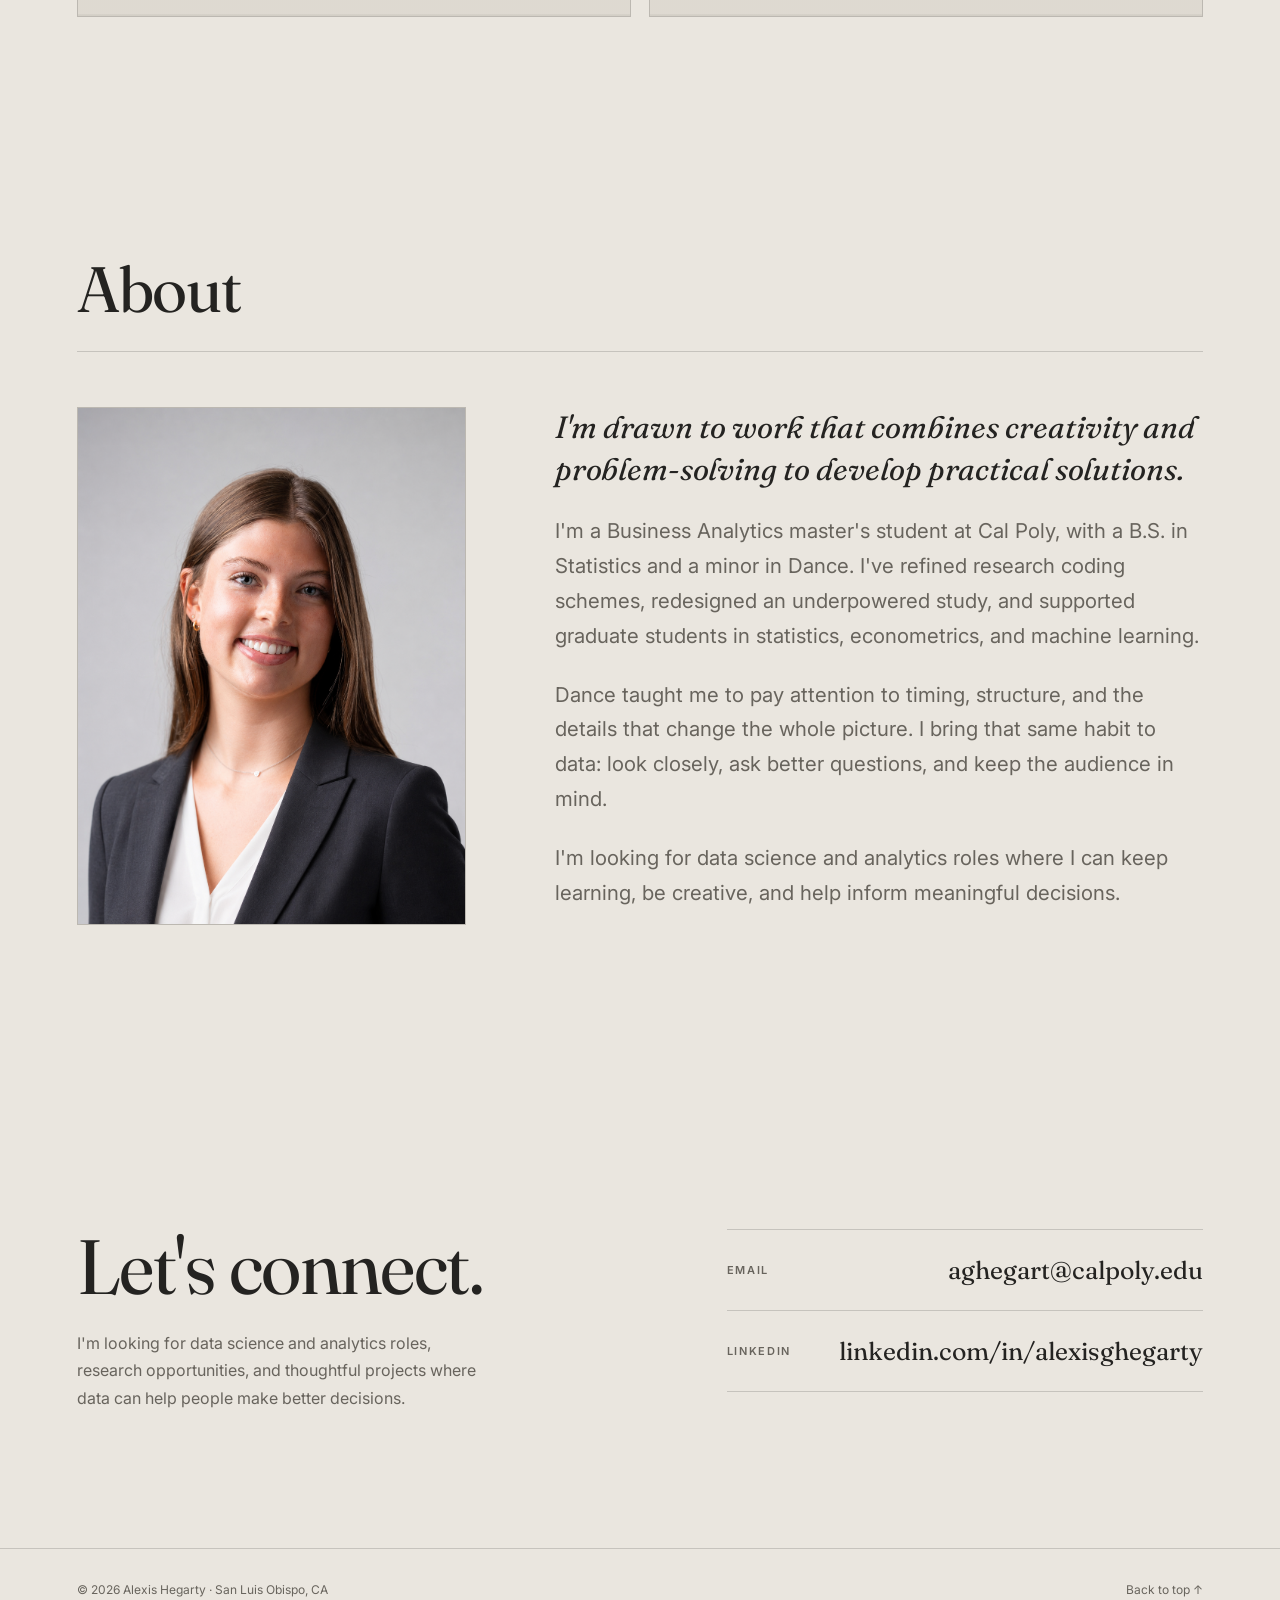
==== commit 4f25a922: "Update index.html" ====
--- a/index.html
+++ b/index.html
@@ -312,7 +312,6 @@
       <div class="container">
         <div class="section-head">
           <div>
-            <p class="eyebrow">01 — Work</p>
             <h2>Selected work</h2>
           </div>
           <p>Two projects that show how I work: start with a messy question, get specific about the data, and explain the result clearly.</p>
@@ -346,7 +345,6 @@
       <div class="container">
         <div class="section-head">
           <div>
-            <p class="eyebrow">02 — About</p>
             <h2>About</h2>
           </div>
         </div>
@@ -370,7 +368,6 @@
       <div class="container">
         <div class="section-head" style="border:none; padding-bottom:0; margin-bottom:55px;">
           <div>
-            <p class="eyebrow">03 — Contact</p>
           </div>
         </div>
 
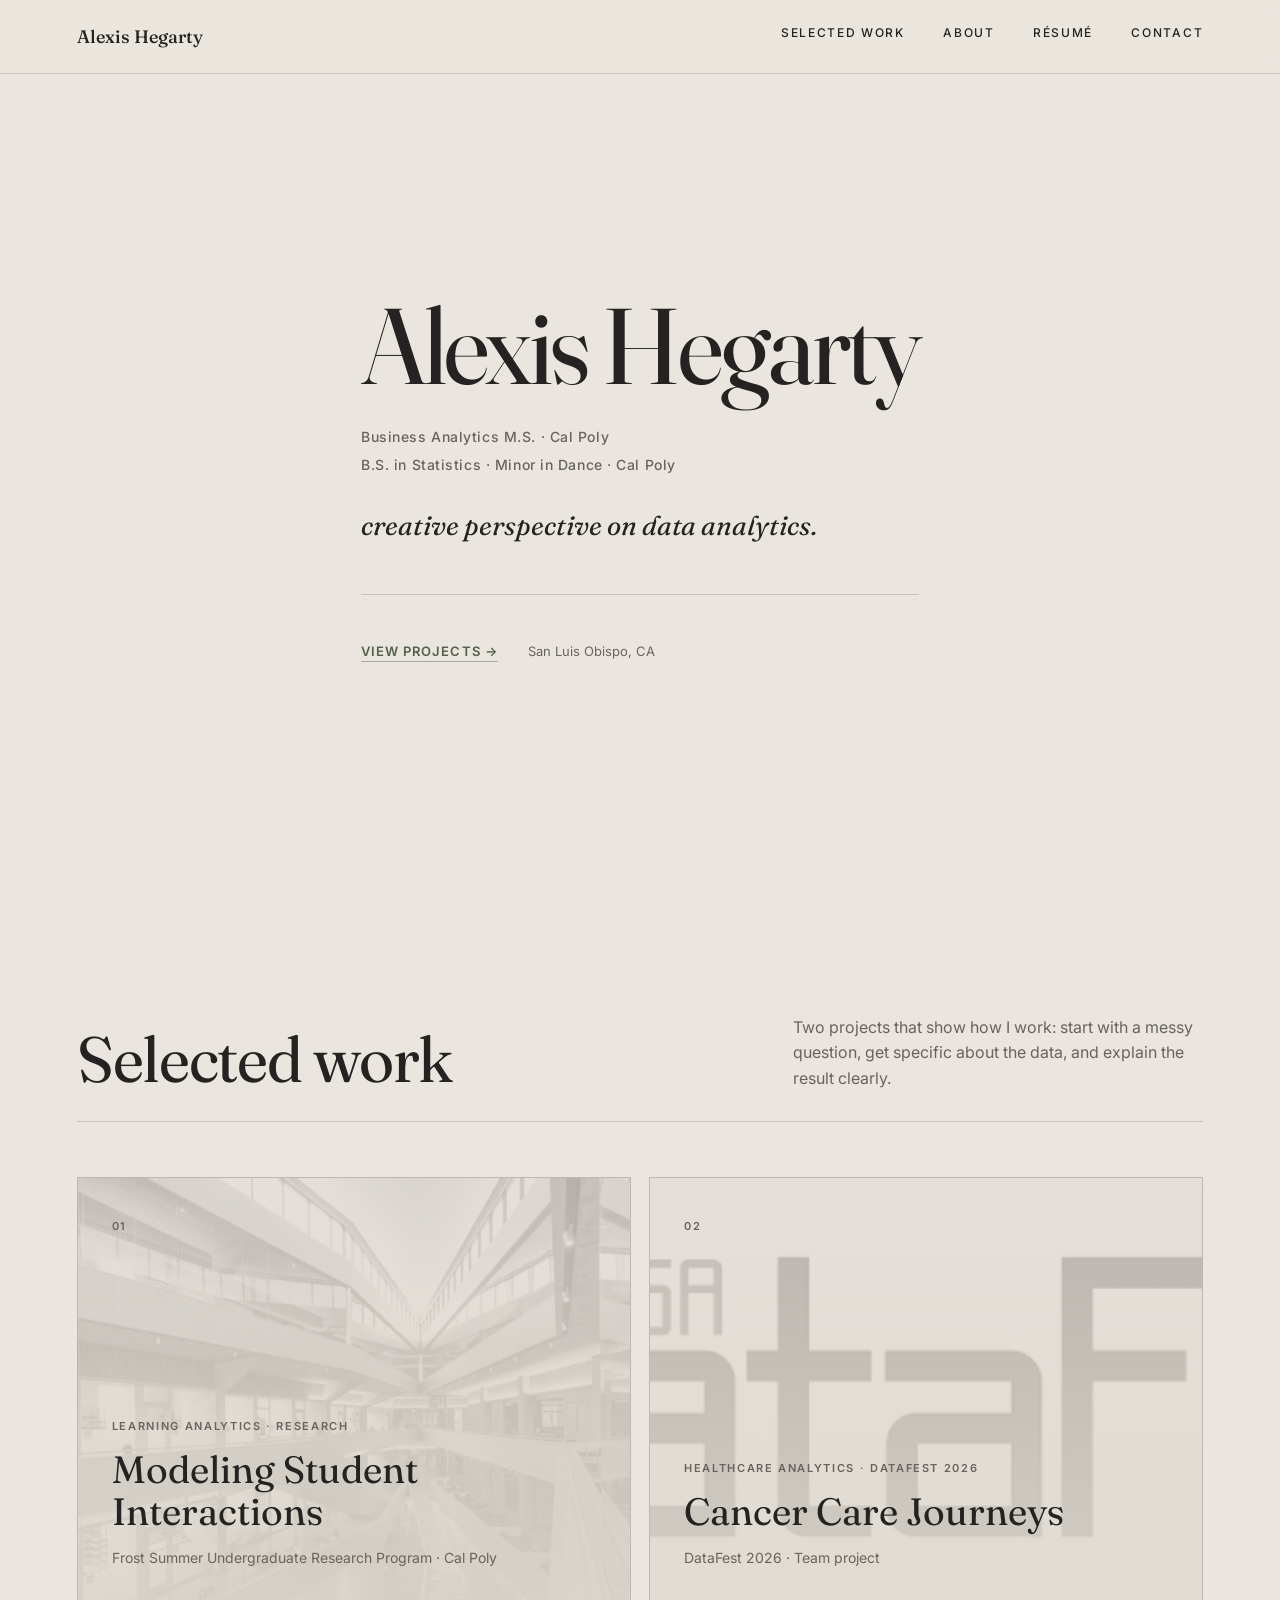
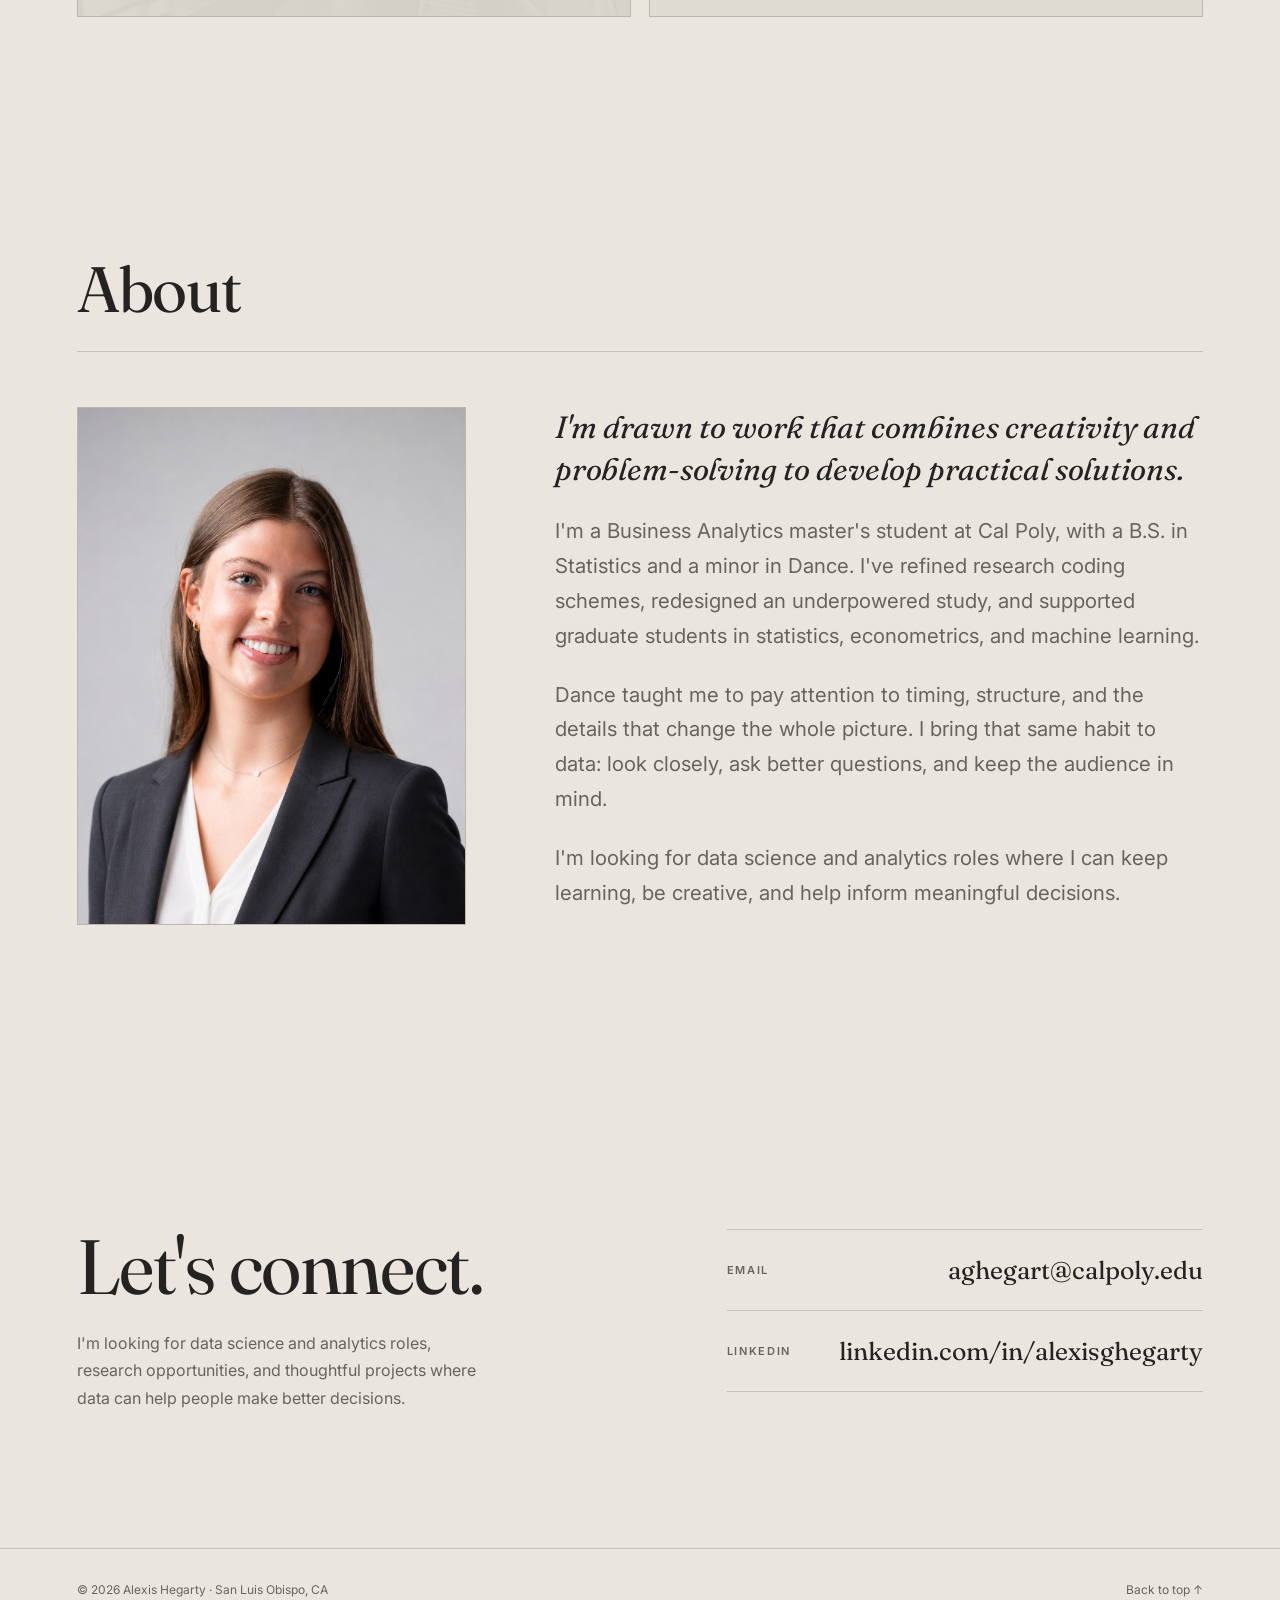
==== commit 59d240a7: "Update index.html" ====
--- a/index.html
+++ b/index.html
@@ -319,7 +319,7 @@
 
         <div class="work-grid">
           <a class="card" href="frost-research.html">
-            <img src="frost-preview.png" alt="Preview of Frost research project">
+           <img src="frost_building.jpeg" alt="Frost Center at Cal Poly">
             <div class="card-top"><span class="card-number">01</span></div>
             <div class="card-bottom">
               <p class="card-category">Learning Analytics · Research</p>
@@ -329,7 +329,7 @@
           </a>
 
           <a class="card" href="datafest.html">
-            <img src="datafest-preview.png" alt="Preview of Cancer Care Journeys project">
+            <img src="data_fest_logo.png" alt="DataFest logo">
             <div class="card-top"><span class="card-number">02</span></div>
             <div class="card-bottom">
               <p class="card-category">Healthcare Analytics · DataFest 2026</p>
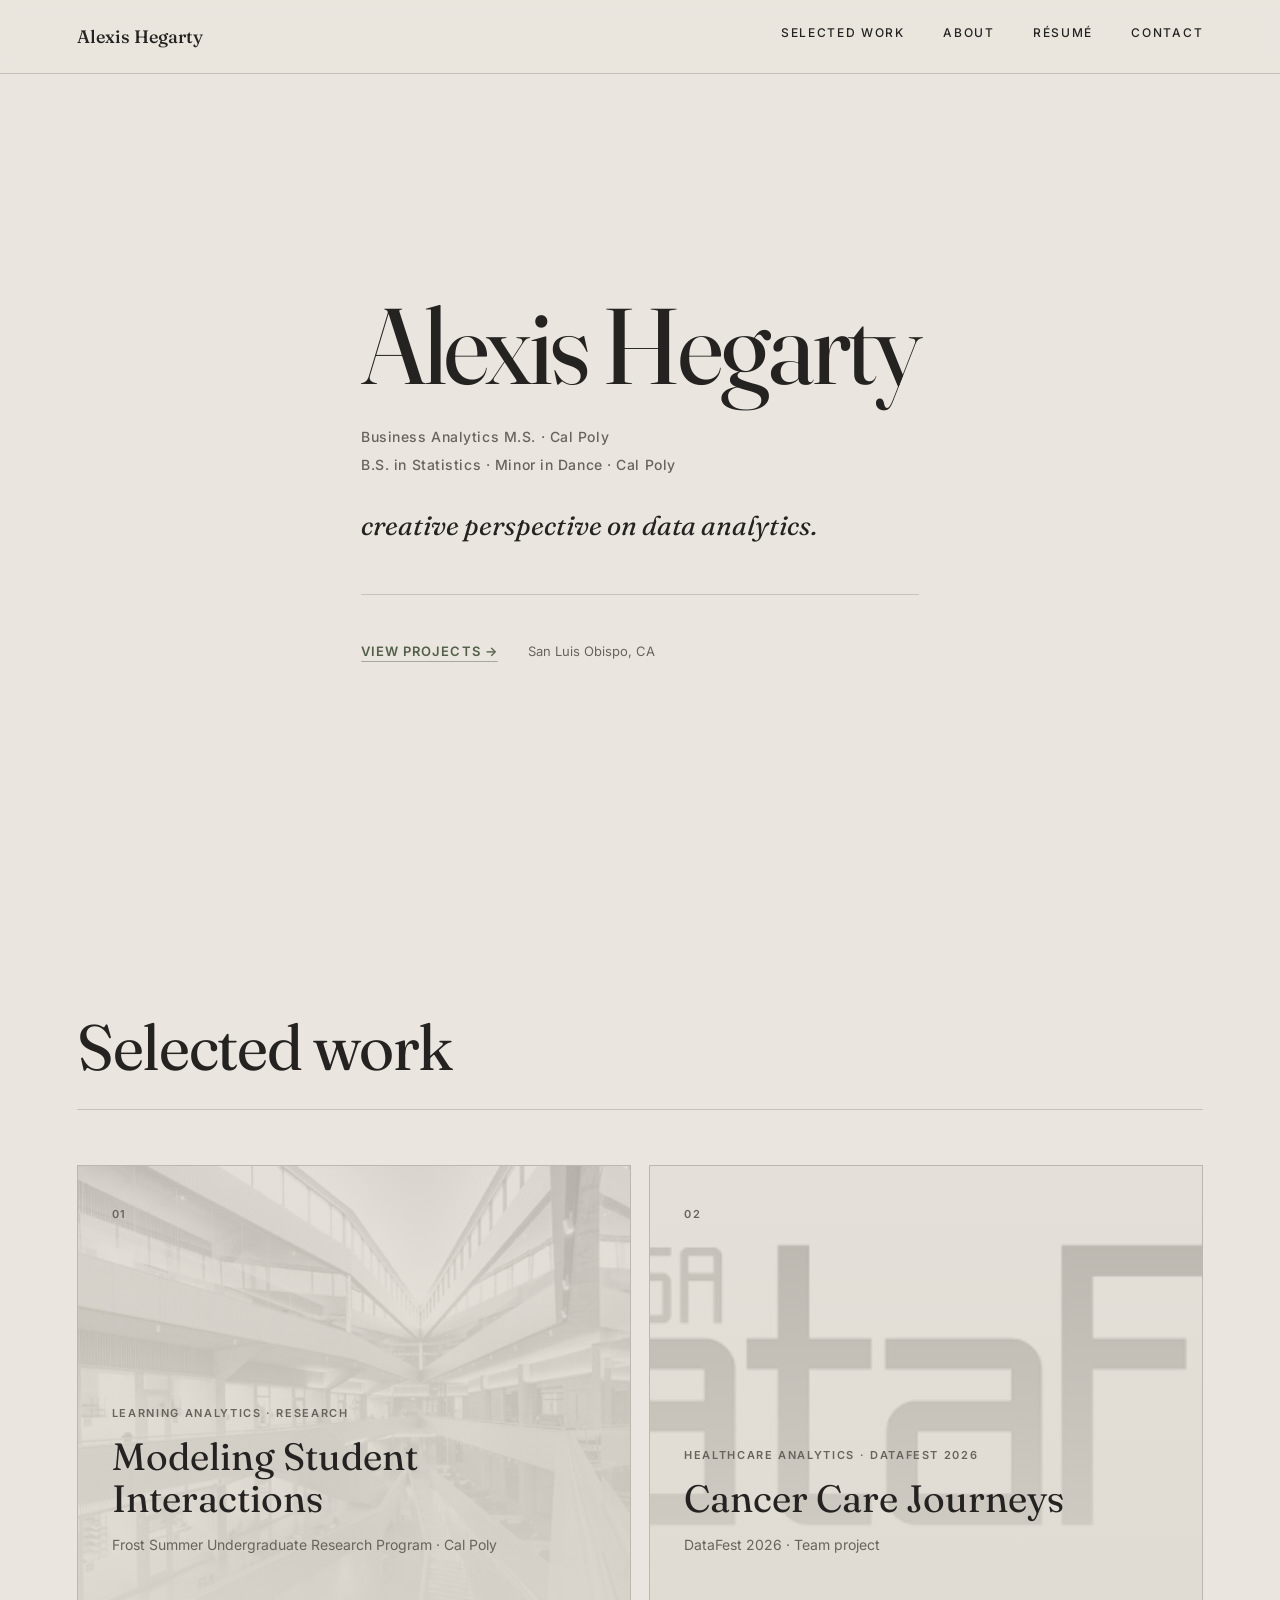
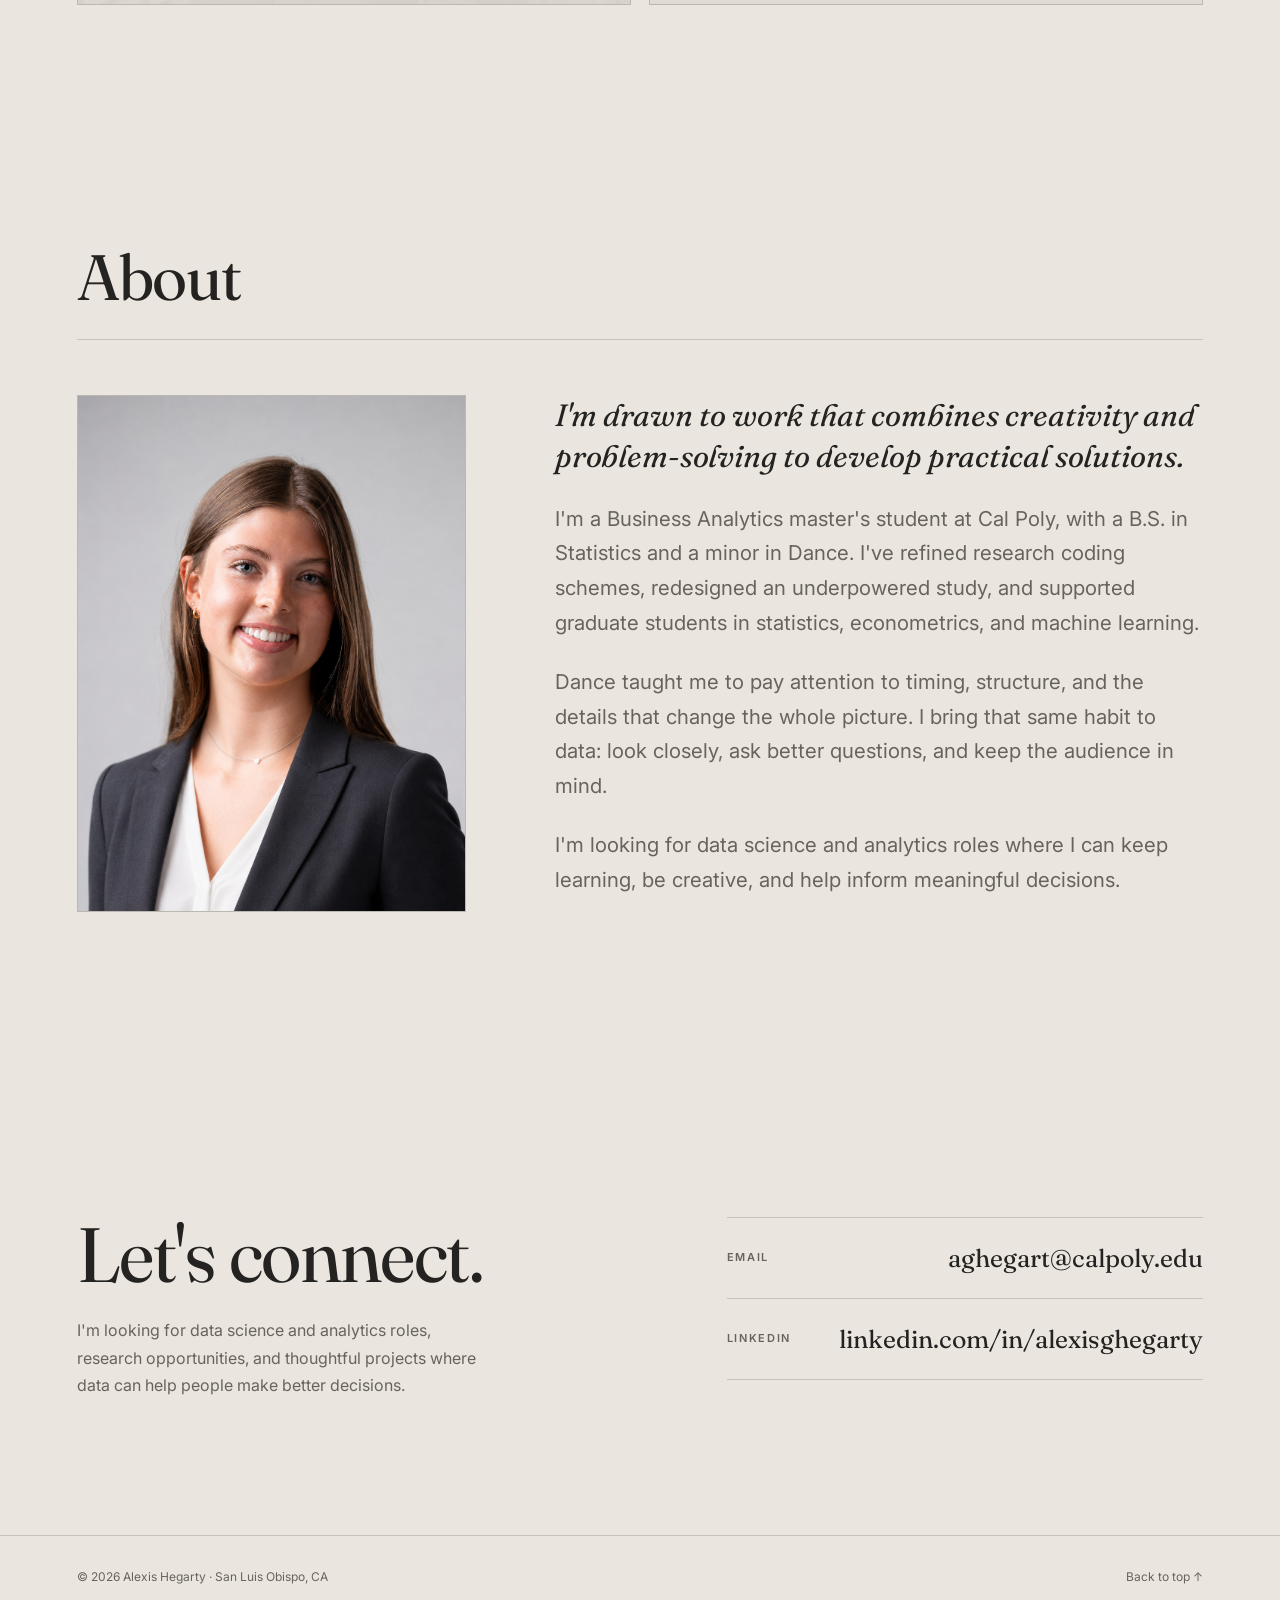
==== commit 284b1053: "Update index.html" ====
--- a/index.html
+++ b/index.html
@@ -314,7 +314,6 @@
           <div>
             <h2>Selected work</h2>
           </div>
-          <p>Two projects that show how I work: start with a messy question, get specific about the data, and explain the result clearly.</p>
         </div>
 
         <div class="work-grid">
